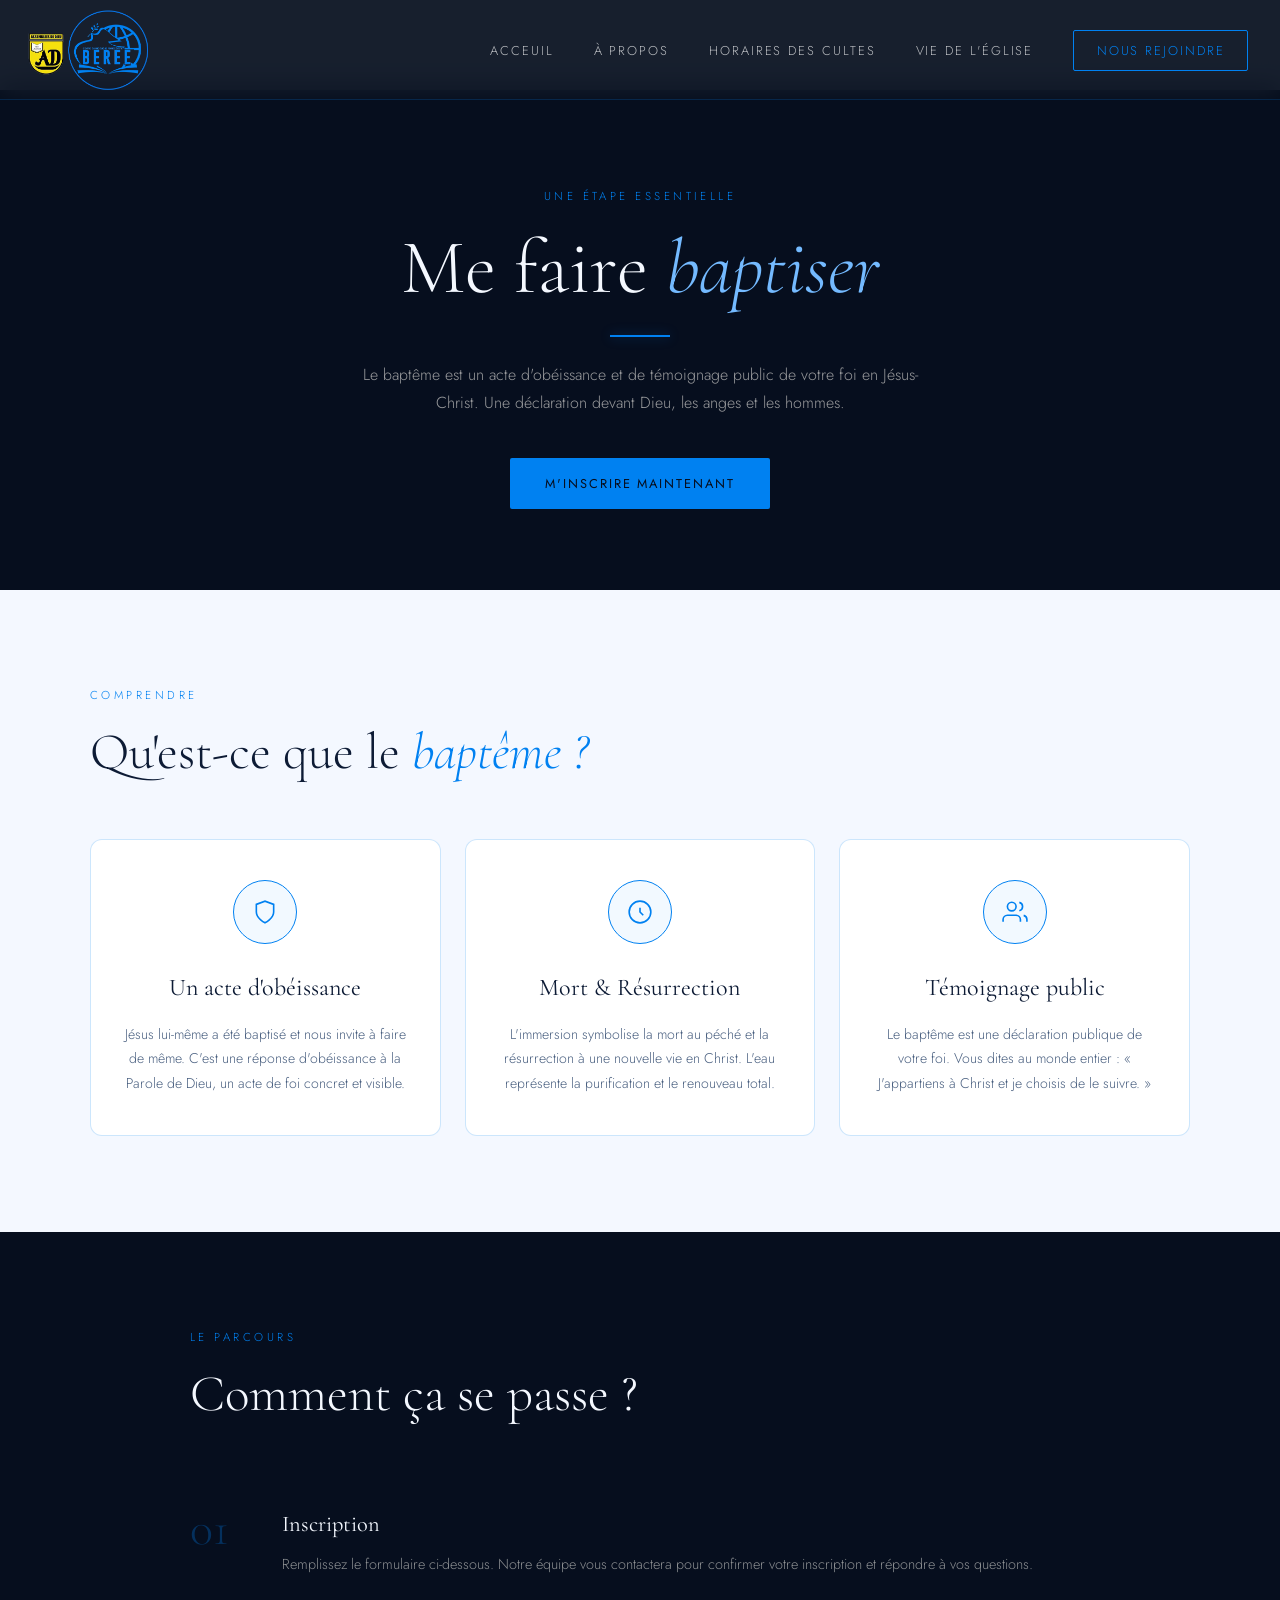
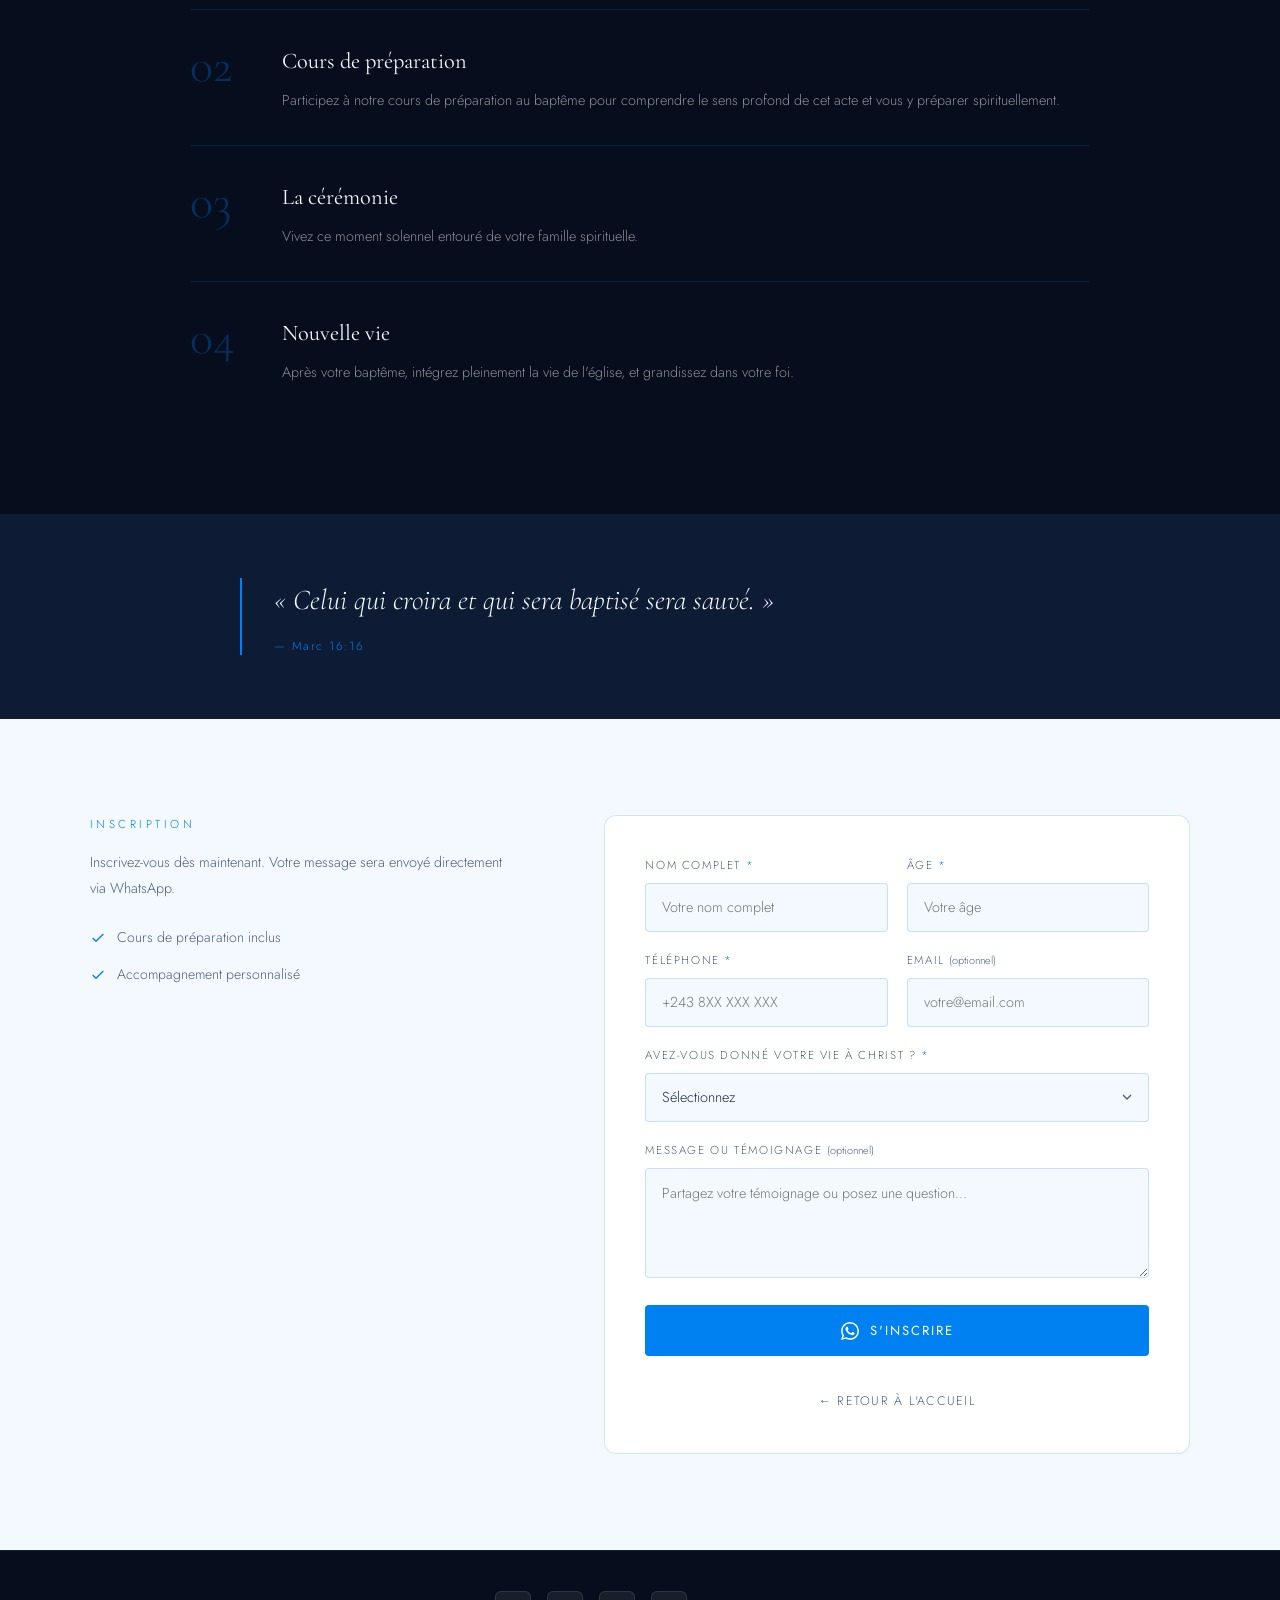
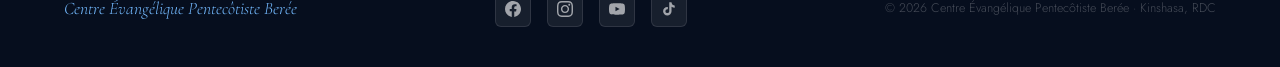
==== bapteme.html @ e935d5fb "mise à jour" ====
<!DOCTYPE html>
<html lang="fr">
<head>
  <meta charset="UTF-8">
  <meta name="viewport" content="width=device-width, initial-scale=1.0">
  <title>Me faire baptiser - CEP Berée</title>
  <link rel="preconnect" href="https://fonts.googleapis.com">
  <link href="https://fonts.googleapis.com/css2?family=Cormorant+Garamond:ital,wght@0,300;0,400;0,600;1,300;1,400&family=Jost:wght@300;400;500&display=swap" rel="stylesheet">
  <link rel="stylesheet" href="style.css">
  <link rel="stylesheet" href="css/bapteme.css">
</head>
<body>

<nav>
  <div class="nav-logo">
    <img src="asset/Sans titre.png" alt="CEP Berée" class="nav-logo-img">
  </div>
  <ul class="nav-links">
    <li><a href="index.html">Acceuil</a></li>
    <li><a href="index.html#about">À Propos</a></li>
    <li><a href="#horaires">Horaires des cultes</a></li>
    <li><a href="vie-d-eglise.html">Vie de l'église</a></li>
    <li><a href="index.html#horaires" class="nav-cta">Nous Rejoindre</a></li>
  </ul>
  <button class="nav-hamburger" id="nav-hamburger" aria-label="Menu">
    <span></span><span></span><span></span>
  </button>
</nav>

<div class="nav-mobile" id="nav-mobile">
    <a href="index.html">Acceuil</a>
    <a href="index.html#about">À Propos</a>
    <a href="#horaires">Horaires des cultes</a>
    <a href="vie-d-eglise.html">Vie de l'église</a>
    <a href="index.html#contact" class="nav-cta-mobile">Nous Rejoindre</a>

    <div class="nav-mobile__info">
    <div class="nav-mobile__info-row">
      <svg viewBox="0 0 24 24" fill="none" stroke="currentColor" stroke-width="1.5"><path d="M21 10c0 7-9 13-9 13s-9-6-9-13a9 9 0 0 1 18 0z"/><circle cx="12" cy="10" r="3"/></svg>
      <span>161, Avenue de Kasa-Vubu<br>Commune de Ngiri-Ngiri, Kinshasa</span>
    </div>
    <div class="nav-mobile__info-row">
      <svg viewBox="0 0 24 24" fill="none" stroke="currentColor" stroke-width="1.5"><path d="M22 16.92v3a2 2 0 0 1-2.18 2 19.79 19.79 0 0 1-8.63-3.07A19.5 19.5 0 0 1 4.69 13a19.79 19.79 0 0 1-3.07-8.67A2 2 0 0 1 3.6 2h3a2 2 0 0 1 2 1.72c.127.96.361 1.903.7 2.81a2 2 0 0 1-.45 2.11L7.91 9.91a16 16 0 0 0 6.15 6.15l1.27-.94a2 2 0 0 1 2.11-.45c.907.339 1.85.573 2.81.7A2 2 0 0 1 22 16.92z"/></svg>
      <span>+243 815 147 352</span>
    </div>
    <div class="nav-mobile__info-row">
      <svg viewBox="0 0 24 24" fill="none" stroke="currentColor" stroke-width="1.5"><path d="M4 4h16c1.1 0 2 .9 2 2v12c0 1.1-.9 2-2 2H4c-1.1 0-2-.9-2-2V6c0-1.1.9-2 2-2z"/><polyline points="22,6 12,13 2,6"/></svg>
      <span>cepberee@gmail.com</span>
    </div>
  </div>
</div>

<button class="nav-mobile__close" id="nav-mobile-close" aria-label="Fermer">
  <span></span>
  <span></span>
</button>

<!-- HERO -->
<section class="bt-hero">
  <p class="hero-eyebrow">Une étape essentielle</p>
  <h1 class="bt-hero__title">Me faire <em>baptiser</em></h1>
  <div class="bt-hero__line"></div>
  <p class="bt-hero__sub">Le baptême est un acte d'obéissance et de témoignage public de votre foi en Jésus-Christ. Une déclaration devant Dieu, les anges et les hommes.</p>
  <a href="#inscription" class="btn-primary bt-hero__btn">M'inscrire maintenant</a>
</section>

<!-- QU'EST-CE QUE LE BAPTÊME -->
<section class="bt-cards">
  <div class="bt-cards__inner">
    <div class="bt-cards__header">
      <p class="section-label">Comprendre</p>
      <h2 class="section-title">Qu'est-ce que le <em>baptême ?</em></h2>
    </div>

    <div class="bt-cards__grid">

      <div class="bt-card">
        <div class="bt-card__icon">
          <svg viewBox="0 0 24 24" fill="none" stroke="currentColor" stroke-width="1.5">
            <path d="M12 22s8-4 8-10V5l-8-3-8 3v7c0 6 8 10 8 10z"/>
          </svg>
        </div>
        <h3>Un acte d'obéissance</h3>
        <p>Jésus lui-même a été baptisé et nous invite à faire de même. C'est une réponse d'obéissance à la Parole de Dieu, un acte de foi concret et visible.</p>
      </div>

      <div class="bt-card">
        <div class="bt-card__icon">
          <svg viewBox="0 0 24 24" fill="none" stroke="currentColor" stroke-width="1.5">
            <circle cx="12" cy="12" r="10"/>
            <path d="M12 8v4l3 3"/>
          </svg>
        </div>
        <h3>Mort & Résurrection</h3>
        <p>L'immersion symbolise la mort au péché et la résurrection à une nouvelle vie en Christ. L'eau représente la purification et le renouveau total.</p>
      </div>

      <div class="bt-card">
        <div class="bt-card__icon">
          <svg viewBox="0 0 24 24" fill="none" stroke="currentColor" stroke-width="1.5">
            <path d="M17 21v-2a4 4 0 0 0-4-4H5a4 4 0 0 0-4 4v2"/>
            <circle cx="9" cy="7" r="4"/>
            <path d="M23 21v-2a4 4 0 0 0-3-3.87"/>
            <path d="M16 3.13a4 4 0 0 1 0 7.75"/>
          </svg>
        </div>
        <h3>Témoignage public</h3>
        <p>Le baptême est une déclaration publique de votre foi. Vous dites au monde entier : « J'appartiens à Christ et je choisis de le suivre. »</p>
      </div>

    </div>
  </div>
</section>

<!-- ÉTAPES -->
<section class="bt-steps">
  <div class="bt-steps__inner">
    <p class="section-label">Le parcours</p>
    <h2 class="section-title">Comment ça se passe ?</h2>

    <div class="bt-steps__list">

      <div class="bt-step">
        <div class="bt-step__number">01</div>
        <div class="bt-step__content">
          <h4>Inscription</h4>
          <p>Remplissez le formulaire ci-dessous. Notre équipe vous contactera pour confirmer votre inscription et répondre à vos questions.</p>
        </div>
      </div>

      <div class="bt-step">
        <div class="bt-step__number">02</div>
        <div class="bt-step__content">
          <h4>Cours de préparation</h4>
          <p>Participez à notre cours de préparation au baptême pour comprendre le sens profond de cet acte et vous y préparer spirituellement.</p>
        </div>
      </div>

      <div class="bt-step">
        <div class="bt-step__number">03</div>
        <div class="bt-step__content">
          <h4>La cérémonie</h4>
          <p>Vivez ce moment solennel entouré de votre famille spirituelle.</p>
        </div>
      </div>

      <div class="bt-step">
        <div class="bt-step__number">04</div>
        <div class="bt-step__content">
          <h4>Nouvelle vie</h4>
          <p>Après votre baptême, intégrez pleinement la vie de l'église, et grandissez dans votre foi.</p>
        </div>
      </div>

    </div>
  </div>
</section>

<!-- VERSET -->
<section class="bt-verse">
  <div class="bt-verse__inner">
    <blockquote>
      « Celui qui croira et qui sera baptisé sera sauvé. »
      <cite>— Marc 16:16</cite>
    </blockquote>
  </div>
</section>

<!-- FORMULAIRE -->
<section class="bt-form-section" id="inscription">
  <div class="bt-form-section__inner">

    <div class="bt-form-section__left">
      <p class="section-label">Inscription</p>

      <p class="bt-form-section__desc">Inscrivez-vous dès maintenant. Votre message sera envoyé directement via WhatsApp.</p>

      <div class="bt-checklist">
        <div class="bt-check">
          <svg viewBox="0 0 24 24" fill="none" stroke="currentColor" stroke-width="2"><polyline points="20 6 9 17 4 12"/></svg>
          <span>Cours de préparation inclus</span>
        </div>
        <div class="bt-check">
          <svg viewBox="0 0 24 24" fill="none" stroke="currentColor" stroke-width="2"><polyline points="20 6 9 17 4 12"/></svg>
          <span>Accompagnement personnalisé</span>
        </div>
      </div>
    </div>

    <div class="bt-form-section__right">
      <form id="bapteme-form" class="bt-form">
        <div class="bt-form__row">
          <div class="bt-form__group">
            <label>Nom complet <span class="bt-required">*</span></label>
            <input type="text" id="b-nom" placeholder="Votre nom complet" required>
          </div>
          <div class="bt-form__group">
            <label>Âge <span class="bt-required">*</span></label>
            <input type="number" id="b-age" placeholder="Votre âge" min="5" required>
          </div>
        </div>
        <div class="bt-form__row">
          <div class="bt-form__group">
            <label>Téléphone <span class="bt-required">*</span></label>
            <input type="tel" id="b-tel" placeholder="+243 8XX XXX XXX" required>
          </div>
          <div class="bt-form__group">
            <label>Email <span class="bt-optional">(optionnel)</span></label>
            <input type="email" id="b-email" placeholder="votre@email.com">
          </div>
        </div>
        <div class="bt-form__group">
          <label>Avez-vous donné votre vie à Christ ? <span class="bt-required">*</span></label>
          <div class="bt-select-wrap">
            <select id="b-salut" required>
              <option value="">Sélectionnez</option>
              <option value="oui">Oui, j'ai accepté Jésus</option>
              <option value="non">Non, pas encore</option>
              <option value="incertain">Je ne suis pas sûr</option>
            </select>
            <svg class="bt-select-arrow" viewBox="0 0 24 24" fill="none" stroke="currentColor" stroke-width="2"><polyline points="6 9 12 15 18 9"/></svg>
          </div>
        </div>
        <div class="bt-form__group">
          <label>Message ou témoignage <span class="bt-optional">(optionnel)</span></label>
          <textarea id="b-message" rows="4" placeholder="Partagez votre témoignage ou posez une question..."></textarea>
        </div>
        <button type="submit" class="bt-submit">
          <svg viewBox="0 0 24 24" fill="currentColor"><path d="M17.472 14.382c-.297-.149-1.758-.867-2.03-.967-.273-.099-.471-.148-.67.15-.197.297-.767.966-.94 1.164-.173.199-.347.223-.644.075-.297-.15-1.255-.463-2.39-1.475-.883-.788-1.48-1.761-1.653-2.059-.173-.297-.018-.458.13-.606.134-.133.298-.347.446-.52.149-.174.198-.298.298-.497.099-.198.05-.371-.025-.52-.075-.149-.669-1.612-.916-2.207-.242-.579-.487-.5-.669-.51-.173-.008-.371-.01-.57-.01-.198 0-.52.074-.792.372-.272.297-1.04 1.016-1.04 2.479 0 1.462 1.065 2.875 1.213 3.074.149.198 2.096 3.2 5.077 4.487.709.306 1.262.489 1.694.625.712.227 1.36.195 1.871.118.571-.085 1.758-.719 2.006-1.413.248-.694.248-1.289.173-1.413-.074-.124-.272-.198-.57-.347m-5.421 7.403h-.004a9.87 9.87 0 0 1-5.031-1.378l-.361-.214-3.741.982.998-3.648-.235-.374a9.86 9.86 0 0 1-1.51-5.26c.001-5.45 4.436-9.884 9.888-9.884 2.64 0 5.122 1.03 6.988 2.898a9.825 9.825 0 0 1 2.893 6.994c-.003 5.45-4.437 9.884-9.885 9.884m8.413-18.297A11.815 11.815 0 0 0 12.05 0C5.495 0 .16 5.335.157 11.892c0 2.096.547 4.142 1.588 5.945L.057 24l6.305-1.654a11.882 11.882 0 0 0 5.683 1.448h.005c6.554 0 11.89-5.335 11.893-11.893a11.821 11.821 0 0 0-3.48-8.413z"/></svg>
          S'inscrire
        </button>
        <a href="index.html" class="bt-back">← Retour à l'accueil</a>
      </form>
    </div>

  </div>
</section>

<!-- FOOTER -->
<footer>
  <div class="footer-logo">Centre Évangélique Pentecôtiste Berée</div>
  <div class="footer-links">
    <a href="https://www.facebook.com/share/1E8WMUcNB5/?mibextid=wwXIfr" aria-label="Facebook">
    <svg viewBox="0 0 24 24" fill="currentColor"><path d="M24 12.07C24 5.41 18.63 0 12 0S0 5.4 0 12.07C0 18.1 4.39 23.1 10.13 24v-8.44H7.08v-3.49h3.04V9.41c0-3.02 1.8-4.7 4.54-4.7 1.31 0 2.68.24 2.68.24v2.97h-1.5c-1.5 0-1.96.93-1.96 1.89v2.26h3.32l-.53 3.5h-2.8V24C19.62 23.1 24 18.1 24 12.07z"/></svg>
  </a>
  <a href="https://www.instagram.com/cadccepberee?igsh=aTkwZzBqb2g4cA==" aria-label="Instagram">
    <svg viewBox="0 0 24 24" fill="currentColor"><path d="M12 2.163c3.204 0 3.584.012 4.85.07 3.252.148 4.771 1.691 4.919 4.919.058 1.265.069 1.645.069 4.849 0 3.205-.012 3.584-.069 4.849-.149 3.225-1.664 4.771-4.919 4.919-1.266.058-1.644.07-4.85.07-3.204 0-3.584-.012-4.849-.07-3.26-.149-4.771-1.699-4.919-4.92-.058-1.265-.07-1.644-.07-4.849 0-3.204.013-3.583.07-4.849.149-3.227 1.664-4.771 4.919-4.919 1.266-.057 1.645-.069 4.849-.069zm0-2.163c-3.259 0-3.667.014-4.947.072-4.358.2-6.78 2.618-6.98 6.98-.059 1.281-.073 1.689-.073 4.948 0 3.259.014 3.668.072 4.948.2 4.358 2.618 6.78 6.98 6.98 1.281.058 1.689.072 4.948.072 3.259 0 3.668-.014 4.948-.072 4.354-.2 6.782-2.618 6.979-6.98.059-1.28.073-1.689.073-4.948 0-3.259-.014-3.667-.072-4.947-.196-4.354-2.617-6.78-6.979-6.98-1.281-.059-1.69-.073-4.949-.073zm0 5.838c-3.403 0-6.162 2.759-6.162 6.162s2.759 6.163 6.162 6.163 6.162-2.759 6.162-6.163c0-3.403-2.759-6.162-6.162-6.162zm0 10.162c-2.209 0-4-1.79-4-4 0-2.209 1.791-4 4-4s4 1.791 4 4c0 2.21-1.791 4-4 4zm6.406-11.845c-.796 0-1.441.645-1.441 1.44s.645 1.44 1.441 1.44c.795 0 1.439-.645 1.439-1.44s-.644-1.44-1.439-1.44z"/></svg>
  </a>
  <a href="https://www.youtube.com/@cepberee6964" aria-label="YouTube">
    <svg viewBox="0 0 24 24" fill="currentColor"><path d="M23.5 6.2a3 3 0 0 0-2.1-2.1C19.5 3.5 12 3.5 12 3.5s-7.5 0-9.4.6A3 3 0 0 0 .5 6.2C0 8.1 0 12 0 12s0 3.9.6 5.8a3 3 0 0 0 2.1 2.1c1.9.6 9.3.6 9.3.6s7.5 0 9.4-.6a3 3 0 0 0 2.1-2.1C24 15.9 24 12 24 12s0-3.9-.5-5.8zM9.7 15.5V8.5l6.3 3.5-6.3 3.5z"/></svg>
  </a>
  <a href="https://www.tiktok.com/@cepberee?_r=1&_t=ZS-96AhfSk8XB3" aria-label="TikTok">
    <svg viewBox="0 0 24 24" fill="currentColor"><path d="M19.59 6.69a4.83 4.83 0 0 1-3.77-4.25V2h-3.45v13.67a2.89 2.89 0 0 1-2.88 2.5 2.89 2.89 0 0 1-2.89-2.89 2.89 2.89 0 0 1 2.89-2.89c.28 0 .54.04.79.1V9.01a6.32 6.32 0 0 0-.79-.05 6.34 6.34 0 0 0-6.34 6.34 6.34 6.34 0 0 0 6.34 6.34 6.34 6.34 0 0 0 6.33-6.34V8.69a8.18 8.18 0 0 0 4.78 1.52V6.75a4.85 4.85 0 0 1-1.01-.06z"/></svg>
  </a>
  </div>
  <p class="footer-copy">© 2026 Centre Évangélique Pentecôtiste Berée · Kinshasa, RDC</p>
</footer>

<button class="btn-top" id="btn-top" aria-label="Retour en haut">
  <svg viewBox="0 0 24 24" fill="none" stroke="currentColor" stroke-width="2">
    <polyline points="18 15 12 9 6 15"/>
  </svg>
</button>

<script src="js/main.js"></script>
<script src="js/pages.js"></script>

</body>
</html>
---- style.css ----
/* ============================================
   Église cep berée — style.css
   ============================================ */

*, *::before, *::after { margin: 0; padding: 0; box-sizing: border-box; }

:root {
  --gold: #0081F1;
  --gold-light: #74BAFF;
  --gold-dark: #005BB5;
  --cream: #F4F8FF;
  --dark: #060E1E;
  --dark2: #0D1B35;
  --text: #1A2A45;
  --text-muted: #4A6080;
  --white: #FFFFFF;
  --border: rgba(0,129,241,0.2);
}

html { scroll-behavior: smooth; }

body {
  font-family: 'Jost', sans-serif;
  background: var(--cream);
  color: var(--text);
  font-weight: 300;
  line-height: 1.7;
  padding-top: 90px;
}

p {
  text-align: justify;
}

/* ---- NAVIGATION ---- */
nav {
  position: fixed; top: 0; left: 0; right: 0; z-index: 100;
  display: flex; align-items: center; justify-content: space-between;
  padding: 0; padding-left: 1rem; padding-right: 2rem;
  background: rgba(6,14,30,0.93);
  backdrop-filter: blur(12px);
  border-bottom: 1px solid rgba(0,129,241,0.2);
  height: 100px;
  overflow: hidden;
}

.nav-logo-img {
  height: 110px;
  width: auto;
  display: block;
  object-fit: contain;
}

.nav-logo span { color: var(--gold); font-style: italic; }

.nav-links { display: flex; gap: 2.5rem; list-style: none; }

.nav-links a {
  color: rgba(255,255,255,0.7);
  text-decoration: none;
  font-size: 0.8rem; letter-spacing: 0.15em; text-transform: uppercase;
  transition: color 0.3s;
}

.nav-links a:hover { color: var(--gold); }

.nav-cta {
  padding: 0.6rem 1.4rem;
  border: 1px solid var(--gold);
  color: var(--gold) !important;
  border-radius: 2px;
  transition: all 0.3s !important;
}

.nav-cta:hover { background: var(--gold); color: var(--dark) !important; }

/* ---- HERO ---- */
/* –– HERO –– */
.hero {
  min-height: 50vh;
  background: var(--dark);
  display: flex;
  flex-direction: column;
  align-items: center;
  justify-content: center;
  text-align: center;
  position: relative;
  overflow: hidden;
  padding: 2rem 10rem 10rem; /* padding-top pour compenser la nav fixe */
  margin-top: 0; /* supprimer le margin-top */
}


.hero-pattern {
  position: absolute; inset: 0;
  background-image:
    radial-gradient(ellipse at 20% 50%, rgba(0,129,241,0.08) 0%, transparent 50%),
    radial-gradient(ellipse at 80% 50%, rgba(0,129,241,0.05) 0%, transparent 50%);
}

.hero-cross {
  width: 48px; height: 48px; margin: 0 auto 2.5rem;
  position: relative; opacity: 0.85;
}

.hero-cross::before {
  content: '';
  position: absolute; top: 0; left: 50%; transform: translateX(-50%);
  width: 3px; height: 100%; background: var(--gold);
  box-shadow: 0 0 20px rgba(0,129,241,0.4);
}

.hero-cross::after {
  content: '';
  position: absolute; top: 35%; left: 0;
  width: 100%; height: 3px; background: var(--gold);
  box-shadow: 0 0 20px rgba(0,129,241,0.4);
}

.hero-eyebrow {
  font-size: 0.72rem; letter-spacing: 0.3em; text-transform: uppercase;
  color: var(--gold); margin-bottom: 1.2rem;
}

.hero h1 {
  font-family: 'Cormorant Garamond', serif;
  font-size: clamp(2rem, 6vw, 6.5rem);
  font-weight: 300; line-height: 1.05;
  color: var(--cream);
  margin-bottom: 0.2rem;
}

.hero h1 em {
  font-style: italic; color: var(--gold-light);
  display: block;
}

.hero-verse {
  font-family: 'Cormorant Garamond', serif;
  font-style: italic;
  color: rgba(250,247,240,0.5);
  font-size: 1.05rem;
  margin: 2rem auto 3rem;
  max-width: 480px;
  border-left: 2px solid var(--gold);
  padding-left: 1.2rem;
  text-align: left;
}

.hero-verse cite {
  display: block;
  font-style: normal;
  font-family: 'Jost', sans-serif;
  font-size: 0.75rem;
  letter-spacing: 0.1em;
  color: var(--gold);
  margin-top: 0.5rem;
}

.hero-buttons { display: flex; gap: 1.2rem; flex-wrap: wrap; justify-content: center; }

/* ---- ÉVÉNEMENTS ---- */
.evenements { background: var(--cream); }

.evenements-inner { max-width: 1100px; margin: 0 auto; }

.actions-grid {
  display: grid;
  grid-template-columns: repeat(4, 1fr);
  gap: 1.5rem;
  margin-top: 3rem;
}

.action-card {
  background: var(--white);
  border: 1px solid var(--border);
  border-radius: 10px;
  text-decoration: none;
  display: flex; flex-direction: column;
  gap: 0.8rem;
  position: relative; overflow: hidden;
  transition: all 0.3s;
}

.action-card::after {
  content: '';
  position: absolute; bottom: 0; left: 0;
  width: 0; height: 3px;
  background: var(--gold);
  transition: width 0.4s;
}

.action-card:hover {
  transform: translateY(-5px);
  box-shadow: 0 20px 50px rgba(0,129,241,0.12);
  border-color: var(--gold);
}

.action-card:hover::after { width: 100%; }

.action-card__icon {
  width: 100%; 
  /* On évite le 180% qui casse le flux */
  height: 180px; 
  border-radius: 6px;
  overflow: hidden; /* Important pour que l'image respecte le border-radius */
  display: flex; 
  align-items: center; 
  justify-content: center;
  margin-bottom: 0.5rem;
}

.action-card__icon img {
  width: 100%; 
  height: 100%; /* L'image remplit tout le conteneur */
  object-fit: cover; /* L'image est recadrée proprement sans être déformée */
  display: block;
}

.action-card h3 {
  /* padding-top: 1.2rem; <-- Cette ligne est écrasée par la suivante */
  padding: 1.2rem 0.8rem 0.8rem 0.8rem; /* Haut | Droite | Bas | Gauche */
  font-family: 'Cormorant Garamond', serif;
  font-size: 1.3rem; 
  font-weight: 400;
  color: var(--dark2);
  line-height: 1.2;
}

.action-card p {
  /* text-align: justify; <-- Écrasé par text-align: left plus bas */
  padding: 0 0.8rem 0.8rem 0.8rem;
  font-size: 0.85rem; 
  color: var(--text-muted);
  line-height: 1.6; 
  flex: 1;
  text-align: left;
}

.action-card__link {
  padding-bottom: 1.5rem;
  padding: 0.8rem;
  font-size: 0.75rem; letter-spacing: 0.1em; text-transform: uppercase;
  color: var(--gold);
  margin-top: 0.5rem;
}

@media (max-width: 900px) {
  .actions-grid { grid-template-columns: repeat(2, 1fr); }
}

@media (max-width: 500px) {
  .actions-grid { grid-template-columns: 1fr; }
}

/* ---- BOUTONS ---- */
.btn-primary {
  padding: 0.9rem 2.2rem;
  background: var(--gold);
  color: var(--dark);
  border: none; border-radius: 2px;
  font-family: 'Jost', sans-serif;
  font-size: 0.8rem; letter-spacing: 0.15em; text-transform: uppercase;
  text-decoration: none;
  cursor: pointer; transition: all 0.3s;
  font-weight: 400;
}

.btn-primary:hover { background: var(--gold-light); transform: translateY(-1px); }

.btn-ghost {
  padding: 0.9rem 2.2rem;
  background: transparent;
  color: rgba(250,247,240,0.8);
  border: 1px solid rgba(250,247,240,0.3); border-radius: 2px;
  font-family: 'Jost', sans-serif;
  font-size: 0.8rem; letter-spacing: 0.15em; text-transform: uppercase;
  text-decoration: none;
  cursor: pointer; transition: all 0.3s;
}

.btn-ghost:hover { border-color: var(--gold); color: var(--gold); }

.scroll-line {
  width: 1px; height: 50px;
  background: linear-gradient(to bottom, #0081F1, transparent);
  animation: pulse 2s ease-in-out infinite;
}

@keyframes pulse { 0%,100%{opacity:0.4} 50%{opacity:1} }

/* ---- SECTIONS ---- */
.section { 
  padding: 6rem 4rem;
 }

.section-label {
  font-size: 0.72rem; letter-spacing: 0.3em; text-transform: uppercase;
  color: var(--gold); margin-bottom: 1rem;
}

.section-title {
  font-family: 'Cormorant Garamond', serif;
  font-size: clamp(2rem, 4vw, 3.2rem);
  font-weight: 300; line-height: 1.2;
  color: var(--dark2);
  margin-bottom: 1rem;
}

/* ---- Onglets YouTube / Facebook ---- */
.une-tabs {
  display: flex; gap: 0.5rem; align-items: center;
}

.une-tab {
  display: flex; align-items: center; gap: 0.5rem;
  padding: 0.55rem 1.1rem;
  border: 1px solid var(--border);
  background: var(--white);
  border-radius: 4px;
  font-family: 'Jost', sans-serif;
  font-size: 0.78rem; letter-spacing: 0.08em;
  color: var(--text-muted);
  cursor: pointer; transition: all 0.25s;
}

.une-tab svg { width: 14px; height: 14px; }

.une-tab:hover { border-color: var(--gold); color: var(--gold); }

.une-tab.active {
  background: var(--gold); border-color: var(--gold);
  color: var(--white);
}

/* ---- Skeleton loader ---- */
.une-skeleton {
  display: grid;
  grid-template-columns: 1.15fr 1fr;
  gap: 1.5rem;
}

.skeleton-featured {
  background: var(--white); border: 1px solid var(--border);
  border-radius: 10px; overflow: hidden;
}

.skeleton-featured .skeleton-img {
  height: 260px;
}

.skeleton-featured .skeleton-body {
  padding: 1.4rem 1.6rem 1.6rem;
  display: flex; flex-direction: column; gap: 0.8rem;
}

.skeleton-side {
  display: flex; flex-direction: column; gap: 1.5rem;
}

.skeleton-small {
  background: var(--white); border: 1px solid var(--border);
  border-radius: 10px; overflow: hidden;
  display: flex;
}

.skeleton-small .skeleton-img {
  width: 130px; flex-shrink: 0; height: auto; min-height: 90px;
}

.skeleton-small .skeleton-body {
  padding: 1rem 1.2rem;
  display: flex; flex-direction: column; gap: 0.6rem; flex: 1;
}

.skeleton-img {
  background: linear-gradient(90deg, #e8eef6 25%, #d0daea 50%, #e8eef6 75%);
  background-size: 200% 100%;
  animation: shimmer 1.4s infinite;
}

.skeleton-line {
  height: 12px; border-radius: 4px;
  background: linear-gradient(90deg, #e8eef6 25%, #d0daea 50%, #e8eef6 75%);
  background-size: 200% 100%;
  animation: shimmer 1.4s infinite;
}

.skeleton-line.w40 { width: 40%; }
.skeleton-line.w50 { width: 50%; }
.skeleton-line.w60 { width: 60%; }
.skeleton-line.w80 { width: 80%; }
.skeleton-line.w90 { width: 90%; }

@keyframes shimmer {
  0%   { background-position: 200% 0; }
  100% { background-position: -200% 0; }
}

/* ---- Erreur ---- */
.une-error {
  display: flex; flex-direction: column; align-items: center;
  gap: 1rem; padding: 4rem 2rem; color: var(--text-muted);
  text-align: center;
}

.une-error svg {
  width: 40px; height: 40px; stroke: var(--gold); opacity: 0.6;
}

.une-error p { font-size: 0.95rem; }

/* ---- Icônes plateforme dans les cards ---- */
.card-platform-icon {
  width: 14px; height: 14px; flex-shrink: 0;
}

.card-platform-icon.yt  { fill: #FF0000; }
.card-platform-icon.fb  { fill: #1877F2; }

/* ---- Badges plateforme ---- */
.une-badge--yt { background: #FF0000; }
.une-badge--fb { background: #1877F2; }

/* ---- Bouton play (YouTube) ---- */
.play-btn {
  position: absolute; inset: 0;
  display: flex; align-items: center; justify-content: center;
  background: rgba(0,0,0,0.25);
  transition: background 0.3s;
}

.une-card:hover .play-btn { background: rgba(0,0,0,0.4); }

.play-btn svg {
  width: 52px; height: 52px;
  background: rgba(255,0,0,0.85);
  border-radius: 50%;
  padding: 14px;
  filter: drop-shadow(0 4px 12px rgba(0,0,0,0.4));
  transition: transform 0.3s;
}

.une-card:hover .play-btn svg { transform: scale(1.1); }

.play-btn--sm svg {
  width: 36px; height: 36px;
  padding: 10px;
}

/* ---- Bouton hamburger ---- */
.nav-hamburger {
  display: none;
  flex-direction: column; justify-content: center; gap: 5px;
  width: 38px; height: 38px;
  background: none;
  border: 1px solid rgba(255,255,255,0.15);
  border-radius: 4px; cursor: pointer; padding: 6px;
  flex-shrink: 0;
}

.nav-hamburger span {
  display: block; width: 100%; height: 2px;
  background: rgba(255,255,255,0.8);
  border-radius: 2px; transition: all 0.3s;
}

.nav-hamburger.open span:nth-child(1) { transform: translateY(7px) rotate(45deg); }
.nav-hamburger.open span:nth-child(2) { opacity: 0; }
.nav-hamburger.open span:nth-child(3) { transform: translateY(-7px) rotate(-45deg); }

/* ---- Menu mobile ---- */
.nav-mobile {
  position: fixed; top: 0; right: 0; bottom: 0;
  width: 270px;
  background: rgba(6,14,30,0.98);
  backdrop-filter: blur(16px);
  border-left: 1px solid rgba(0,129,241,0.2);
  padding: 6rem 1.5rem 2rem;
  z-index: 9999;
  flex-direction: column;
  display: none;
}

.nav-mobile.open {
  display: flex !important;
}

.nav-mobile a {
  color: rgba(255,255,255,0.7);
  text-decoration: none;
  font-size: 0.82rem; letter-spacing: 0.15em; text-transform: uppercase;
  padding: 1rem 0;
  border-bottom: 1px solid rgba(0,129,241,0.1);
  transition: color 0.3s;
}

.nav-mobile a:hover { color: var(--gold); }

.nav-mobile .nav-cta-mobile {
  margin-top: 1.5rem;
  text-align: center;
  border: 1px solid var(--gold) !important;
  border-radius: 2px;
  color: var(--gold) !important;
  padding: 0.8rem 1rem !important;
}

.nav-mobile__close {
  display: none;
  position: fixed; top: 1.2rem; right: 1.2rem;
  width: 36px; height: 36px;
  background: rgba(6,14,30,0.98);
  border: 1px solid rgba(255,255,255,0.15);
  border-radius: 4px; cursor: pointer;
  align-items: center; justify-content: center;
  flex-direction: column; gap: 5px;
  z-index: 10000;
}

.nav-mobile__close.open { display: flex; }

.nav-mobile__close span {
  display: block; width: 18px; height: 2px;
  background: rgba(255,255,255,0.8); border-radius: 2px;
}

.nav-mobile__close span:nth-child(1) { transform: translateY(3.5px) rotate(45deg); }
.nav-mobile__close span:nth-child(2) { transform: translateY(-3.5px) rotate(-45deg); }

.nav-mobile__info {
  margin-top: auto;
  padding-top: 2rem;
  border-top: 1px solid rgba(0,129,241,0.15);
  display: flex; flex-direction: column; gap: 1rem;
}

.nav-mobile__info-row {
  display: flex; gap: 0.8rem; align-items: flex-start;
}

.nav-mobile__info-row svg {
  width: 15px; height: 15px; flex-shrink: 0;
  stroke: var(--gold); margin-top: 2px;
}

.nav-mobile__info-row span {
  font-size: 0.78rem; color: rgba(255,255,255,0.45);
  line-height: 1.5;
}

.btn-top {
  position: fixed; bottom: 2rem; right: 2rem;
  width: 44px; height: 44px;
  background: var(--gold); color: var(--white);
  border: none; border-radius: 50%;
  display: flex; align-items: center; justify-content: center;
  cursor: pointer; z-index: 999;
  opacity: 0; pointer-events: none;
  transition: all 0.3s;
  box-shadow: 0 4px 16px rgba(0,129,241,0.3);
}

.btn-top.visible {
  opacity: 1; pointer-events: auto;
}

.btn-top:hover {
  background: var(--gold-dark);
  transform: translateY(-3px);
}

.btn-top svg { width: 20px; height: 20px; }

@media (max-width: 900px) {
  .une-skeleton { grid-template-columns: 1fr; }
}

/* ---- À LA UNE ---- */
.une { 
  background: var(--cream);
  border-top: 3px solid var(--gold);

}

.une-inner { max-width: 1100px; margin: 0 auto; }

.une-header {
  display: flex; align-items: flex-end; justify-content: space-between;
  margin-bottom: 2.5rem; flex-wrap: wrap; gap: 1rem;
}

.btn-outline-dark {
  padding: 0.6rem 1.4rem;
  border: 1px solid var(--gold);
  color: var(--gold);
  border-radius: 2px;
  font-family: 'Jost', sans-serif;
  font-size: 0.75rem; letter-spacing: 0.13em; text-transform: uppercase;
  text-decoration: none;
  transition: all 0.3s;
  white-space: nowrap;
  align-self: flex-end;
}

.btn-outline-dark:hover { background: var(--gold); color: var(--white); }

/* Grid layout : grande card à gauche, 3 petites à droite */
.une-grid {
  display: grid;
  grid-template-columns: 1.15fr 1fr;
  gap: 1.5rem;
}

.une-side {
  display: flex; flex-direction: column; gap: 1.5rem;
}

/* Base card */
.une-card {
  background: var(--white);
  border: 1px solid var(--border);
  border-radius: 10px;
  overflow: hidden;
  transition: transform 0.3s, box-shadow 0.3s;
}

.une-card:hover {
  transform: translateY(-4px);
  box-shadow: 0 16px 40px rgba(0,129,241,0.1);
}

/* Image wrapper */
.une-card__img-wrap {
  position: relative; overflow: hidden;
}

.une-card--featured .une-card__img-wrap { height: 260px; }
.une-card--small   .une-card__img-wrap { height: 110px; }

.une-card__img-wrap img {
  width: 100%; height: 100%;
  object-fit: cover; display: block;
  transition: transform 0.5s ease;
}

.une-card:hover .une-card__img-wrap img { transform: scale(1.04); }

/* Badge */
.une-badge {
  position: absolute; top: 0.8rem; left: 0.8rem;
  font-size: 0.65rem; letter-spacing: 0.13em; text-transform: uppercase;
  padding: 0.3rem 0.7rem;
  background: var(--gold); color: var(--white);
  border-radius: 2px; font-family: 'Jost', sans-serif;
}

.une-badge--blue  { background: #0081F1; }
.une-badge--green { background: #12A150; }
.une-badge--gold  { background: #C9A030; }

/* Card body */
.une-card__body { padding: 1.4rem 1.6rem 1.6rem; }

.une-card--small .une-card__body { padding: 1rem 1.2rem 1.2rem; }

.une-card__meta {
  display: flex; align-items: center; gap: 0.6rem;
  margin-bottom: 0.6rem;
}

.une-card__date {
  font-size: 0.72rem; letter-spacing: 0.1em;
  color: var(--text-muted); text-transform: uppercase;
}

.une-card__dot {
  width: 3px; height: 3px; border-radius: 50%;
  background: var(--text-muted);
}

.une-card__cat {
  font-size: 0.72rem; letter-spacing: 0.08em;
  color: var(--gold); text-transform: uppercase;
}

.une-card__title {
  font-family: 'Cormorant Garamond', serif;
  font-weight: 400; color: var(--dark2);
  margin-bottom: 0.7rem; line-height: 1.3;
}

.une-card--featured .une-card__title { font-size: 1.55rem; }
.une-card--small    .une-card__title { font-size: 1.05rem; margin-bottom: 0.5rem; }

.une-card__excerpt {
  font-size: 0.88rem; color: var(--text-muted);
  line-height: 1.7; margin-bottom: 1.2rem;
}

.une-card__link {
  font-size: 0.78rem; letter-spacing: 0.1em; text-transform: uppercase;
  color: var(--gold); text-decoration: none;
  display: inline-flex; align-items: center; gap: 0.4rem;
  transition: gap 0.2s;
}

.une-card__link:hover { gap: 0.7rem; }

@media (max-width: 900px) {
  .une-grid { grid-template-columns: 1fr; }
  .une-card--featured .une-card__img-wrap { height: 200px; }
  .une-side { gap: 1rem; }
}

@media (max-width: 600px) {
  .une-card--small {
    display: grid; grid-template-columns: 120px 1fr;
  }
  .une-card--small .une-card__img-wrap { height: 100%; }
}

/* ---- HORAIRES ---- */
.horaires {
  background: var(--white);
  border-top: 3px solid var(--gold);
}

.horaires-inner {
  max-width: 1100px; margin: 0 auto;
  display: grid; grid-template-columns: 1fr 1fr;
  gap: 5rem; align-items: center;
}

.horaires-text p {
  color: var(--text-muted);
  font-size: 0.95rem; margin-bottom: 2.5rem;
}

.service-list { display: flex; flex-direction: column; gap: 0; }

.service-item {
  display: flex; align-items: center; justify-content: space-between;
  padding: 1.2rem 0;
  border-bottom: 1px solid var(--border);
  gap: 1rem;
}

.service-item:last-child { border-bottom: none; }

.service-day {
  font-size: 0.72rem; letter-spacing: 0.15em; text-transform: uppercase;
  color: var(--gold-dark); min-width: 100px;
}

.service-name {
  font-family: 'Cormorant Garamond', serif;
  font-size: 1.1rem; color: var(--dark2);
  flex: 1;
}

.service-time {
  font-size: 0.85rem; color: var(--text-muted);
  text-align: right;
}

/* ---- À PROPOS ---- */
.about {
  background: var(--dark);
  position: relative; overflow: hidden;
}

.about::before {
  content: '"';
  position: absolute; top: -2rem; left: 3rem;
  font-family: 'Cormorant Garamond', serif;
  font-size: 20rem; line-height: 1;
  color: rgba(0,129,241,0.06);
  pointer-events: none;
}

.about-inner {
  max-width: 1100px; margin: 0 auto;
  display: grid; grid-template-columns: 1fr 1fr;
  gap: 5rem; align-items: start;
  position: relative;
}

.about-history p {
  font-size: 0.95rem;
  color: rgba(250,247,240,0.6);
  line-height: 1.85;
  margin-bottom: 1.2rem;
}

.about-history .section-title { color: var(--cream); }
.about-history .section-label { color: var(--gold); }

.about-vision .section-title { color: var(--cream); }
.about-vision .section-label { color: var(--gold); }

.about .section-title { color: var(--cream); }
.about .section-label { color: var(--gold); }

.about-values { display: flex; flex-direction: column; gap: 1.5rem; margin-top: 2rem; }

.about-value {
  display: flex; gap: 1.2rem; align-items: flex-start;
}

.value-icon {
  width: 36px; height: 36px; flex-shrink: 0;
  border: 1px solid var(--gold);
  display: flex; align-items: center; justify-content: center;
  border-radius: 2px;
}

.value-icon svg { width: 16px; height: 16px; stroke: var(--gold); fill: none; stroke-width: 1.5; }

.value-text h4 {
  font-family: 'Cormorant Garamond', serif;
  font-size: 1.1rem; color: var(--gold-light);
  margin-bottom: 0.2rem; font-weight: 400;
}

.value-text p { font-size: 0.88rem; color: rgba(250,247,240,0.5); line-height: 1.6; }

.about-quote {
  font-family: 'Cormorant Garamond', serif;
  font-style: italic;
  font-size: 1.9rem; font-weight: 300;
  color: var(--cream);
  line-height: 1.4;
  border-left: 2px solid var(--gold);
  padding-left: 2rem;
}

.about-quote cite {
  display: block;
  font-style: normal;
  font-family: 'Jost', sans-serif;
  font-size: 0.75rem; letter-spacing: 0.12em;
  color: var(--gold); margin-top: 1.5rem;
}

/* ---- Photos pasteurs ---- */
.about-pasteurs {
  display: grid;
  grid-template-columns: 1fr 1fr;
  gap: 2.5rem;
  margin-top: 2rem;
}

.about-pasteur {
  display: flex; flex-direction: column;
  align-items: center; gap: 0.8rem;
}

.about-pasteur__img-wrap {
  width: 100%; height: 240px;
  border-radius: 8px;
  border: 2px solid var(--gold);
  overflow: hidden;
  box-shadow: 0 0 20px rgba(0,129,241,0.2);
}

.about-pasteur__img-wrap img {
  width: 100%; height: 100%;
  object-fit: cover; object-position: top;
}

.about-pasteur__info { text-align: center; }

.about-pasteur__info h4 {
  font-family: 'Cormorant Garamond', serif;
  font-size: 0.95rem; font-weight: 400;
  color: var(--gold-light); margin-bottom: 0.2rem;
}

.about-pasteur__info span {
  font-size: 0.7rem; letter-spacing: 0.12em;
  text-transform: uppercase; color: var(--gold);
}

.about-history p,
.about-history blockquote {
  color: rgba(250,247,240,0.6);
  font-size: 0.95rem;
  line-height: 1.85;
  margin-bottom: 1.2rem;
}

.about-history blockquote {
  font-family: 'Cormorant Garamond', serif;
  font-style: italic;
  border-left: 2px solid var(--gold);
  padding-left: 1.2rem;
  margin-top: 1.5rem;
}

.about-vision p {
  color: rgba(250,247,240,0.6);
  font-size: 0.95rem;
  line-height: 1.85;
}

.about-join-us {
  margin-top: 2rem !important;
  padding: 1.5rem !important;
  background: rgba(0,129,241,0.05) !important;
  border-left: 3px solid var(--gold) !important;
  border-radius: 4px !important;
}

.about-join-us h4 {
  font-family: 'Cormorant Garamond', serif;
  font-size: 1.2rem; font-weight: 400;
  color: var(--gold-light) !important;
  margin-bottom: 0.6rem !important;
}

.about-join-us p {
  color: rgba(250,247,240,0.6) !important;
  font-size: 0.9rem !important;
  line-height: 1.7 !important;
  margin-bottom: 0 !important;
}

@media (max-width: 500px) {
  .about-pasteurs {
    grid-template-columns: 1fr;
  }
}
/* ---- MINISTÈRES ---- */
.ministeres-inner { max-width: 1100px; margin: 0 auto; }

.ministeres-grid {
  display: grid;
  grid-template-columns: repeat(3, 1fr);
  gap: 2rem; margin-top: 3.5rem;
}

.ministere-card {
  background: var(--white);
  border: 1px solid var(--border);
  border-radius: 8px;
  transition: all 0.3s;
  position: relative; overflow: hidden;
}

.ministere-card::after {
  content: '';
  position: absolute; bottom: 0; left: 0;
  width: 0; height: 3px; background: var(--gold);
  transition: width 0.4s;
}

.ministere-card:hover { transform: translateY(-5px); box-shadow: 0 20px 50px rgba(0,129,241,0.12); }
.ministere-card:hover::after { width: 100%; }

.card-img {
  width: 100%; height: 180px;
  object-fit: cover; display: block;
}

.card-body { padding: 1.5rem 1.8rem 2rem; }

.ministere-card h3 {
  font-family: 'Cormorant Garamond', serif;
  font-size: 1.4rem; font-weight: 400;
  color: var(--dark2); margin-bottom: 0.6rem;
}

.ministere-card p { font-size: 0.88rem; color: var(--text-muted); line-height: 1.7; }

/* ---- ÉVÉNEMENTS ---- */
.evenements { background: var(--cream); }

.evenements-inner { max-width: 1100px; margin: 0 auto; }

.events-list { margin-top: 3rem; display: flex; flex-direction: column; gap: 1.5rem; }

.event-item {
  display: grid; grid-template-columns: 80px 1fr auto;
  gap: 2rem; align-items: center;
  background: var(--white);
  border: 1px solid var(--border);
  padding: 1.8rem 2rem;
  border-radius: 2px;
  transition: all 0.3s;
}

.event-item:hover { border-color: var(--gold); }

.event-date { text-align: center; }

.event-date .day {
  font-family: 'Cormorant Garamond', serif;
  font-size: 2.5rem; font-weight: 300;
  color: var(--gold-dark); line-height: 1;
}

.event-date .month {
  font-size: 0.68rem; letter-spacing: 0.2em; text-transform: uppercase;
  color: var(--text-muted);
}

.event-divider { width: 1px; height: 50px; background: var(--border); }

.event-info h4 {
  font-family: 'Cormorant Garamond', serif;
  font-size: 1.25rem; color: var(--dark2); margin-bottom: 0.3rem; font-weight: 400;
}

.event-info p { font-size: 0.85rem; color: var(--text-muted); }

.event-tag {
  font-size: 0.68rem; letter-spacing: 0.12em; text-transform: uppercase;
  padding: 0.4rem 0.9rem;
  border: 1px solid var(--gold);
  color: var(--gold-dark);
  border-radius: 2px;
  white-space: nowrap;
}

/* ---- CONTACT ---- */
.contact { background: var(--dark2); }

.contact-inner {
  max-width: 1100px; margin: 0 auto;
  display: grid; grid-template-columns: 1fr 1fr;
  gap: 6rem;
}

.contact .section-title { color: var(--cream); }
.contact .section-label { color: var(--gold); }

.contact-info { margin-top: 2.5rem; display: flex; flex-direction: column; gap: 1.8rem; }

.contact-row { display: flex; gap: 1.2rem; align-items: flex-start; }

.contact-icon {
  width: 36px; height: 36px; flex-shrink: 0;
  border: 1px solid rgba(0,129,241,0.3);
  display: flex; align-items: center; justify-content: center;
  border-radius: 2px;
}

.contact-icon svg { width: 15px; height: 15px; stroke: var(--gold); fill: none; stroke-width: 1.5; }

.contact-row h5 {
  font-size: 0.72rem; letter-spacing: 0.15em; text-transform: uppercase;
  color: var(--gold); margin-bottom: 0.3rem;
}

.contact-row p { font-size: 0.9rem; color: rgba(250,247,240,0.6); }

.contact-form { display: flex; flex-direction: column; gap: 1.2rem; }

.form-group { display: flex; flex-direction: column; gap: 0.5rem; }

.form-group label {
  font-size: 0.72rem; letter-spacing: 0.15em; text-transform: uppercase;
  color: rgba(250,247,240,0.5);
}

.form-group input, .form-group textarea {
  background: rgba(255,255,255,0.05);
  border: 1px solid rgba(0,129,241,0.2);
  border-radius: 2px;
  padding: 0.9rem 1rem;
  color: var(--cream);
  font-family: 'Jost', sans-serif;
  font-size: 0.9rem; font-weight: 300;
  outline: none;
  transition: border-color 0.3s;
  width: 100%;
}

.form-group input:focus, .form-group textarea:focus {
  border-color: var(--gold);
}

.form-group textarea { resize: vertical; min-height: 120px; }

.form-row { display: grid; grid-template-columns: 1fr 1fr; gap: 1.2rem; }

/* ---- FOOTER ---- */
footer {
  background: var(--dark);
  border-top: 1px solid rgba(0,129,241,0.15);
  padding: 2.5rem 4rem;
  display: flex; align-items: center; justify-content: space-between;
  flex-wrap: wrap; gap: 1rem;
}

.footer-logo {
  font-family: 'Cormorant Garamond', serif;
  font-size: 1.1rem; color: var(--gold-light);
  font-style: italic;
}

.footer-copy {
  font-size: 0.78rem; color: rgba(255,255,255,0.25);
}

.footer-links {
  display: flex;
  gap: 1rem;
  align-items: center;
}

.footer-links a {
  width: 36px; height: 36px;
  border-radius: 6px;
  background: rgba(255,255,255,0.07);
  border: 1px solid rgba(255,255,255,0.1);
  display: flex; align-items: center; justify-content: center;
  color: rgba(255,255,255,0.6);
  text-decoration: none;
  transition: all 0.3s;
}

.footer-links a svg {
  width: 16px; height: 16px;
  fill: currentColor;
}

.footer-links a:hover {
  background: var(--gold);
  border-color: var(--gold);
  color: var(--white);
  transform: translateY(-2px);
}

.footer-links a:hover svg {
  fill: var(--dark);
}

.footer-links a:hover { color: var(--gold); }

/* ---- RESPONSIVE ---- */

@media (max-width: 900px) {
  .hero {
    padding: 5.2rem;
    min-height: auto;
  }

  .hero h1 {
    font-size: 2.2rem;
    line-height: 1.1;
  }

  .hero-verse {
    font-size: 1.2rem;
    margin: 1.5rem auto 2rem;
    padding-left: 0.8rem;
  }

  .hero-buttons {
    width: 100%;
    gap: 1.8rem;
  }

  .btn-primary,
  .btn-ghost {
    width: 100%;
    padding: 0.8rem 1rem;
    font-size: 0.72rem;
  }

  .hero-cross {
    width: 36px;
    height: 36px;
    margin-bottom: 1.5rem;
  }

  nav {
    height: 100px;
  }

  body {
    padding-top: 70px;
  }

  .btn-primary,
  .btn-ghost {
    width: 100%;
    max-width: 280px;
    text-align: center;
  }

  .about-pasteurs {
  gap: 2.5rem;
}

.about-pasteur {
  flex: 0 0 auto;
}

}


@media (max-width: 900px) {

  nav { padding-left: 1.5rem; padding-right: 1.5rem; }
  .nav-links { display: none; }
  .nav-hamburger { display: flex; }
  .section { padding: 4rem 2rem; }
  .horaires-inner, .about-inner, .contact-inner { grid-template-columns: 1fr; gap: 3rem; }
  .ministeres-grid { grid-template-columns: 1fr 1fr; }
  .event-item { grid-template-columns: 60px 1fr; }
  .event-tag { display: none; }
  footer { padding: 2rem; flex-direction: column; text-align: center; }
  
}

@media (max-width: 600px) {
  .hero {
    padding: 5.2rem;
    min-height: auto;
  }

  .hero h1 {
    font-size: 2.2rem;
    line-height: 1.1;
  }

  .hero-verse {
    font-size: 1.2rem;
    margin: 1.5rem auto 2rem;
    padding-left: 0.8rem;
  }

  .hero-buttons {
    width: 100%;
    gap: 1.8rem;
  }

  .btn-primary,
  .btn-ghost {
    width: 100%;
    padding: 0.8rem 1rem;
    font-size: 0.72rem;
  }

  .hero-cross {
    width: 36px;
    height: 36px;
    margin-bottom: 1.5rem;
  }

  nav {
    height: 100px;
  }

  body {
    padding-top: 70px;
  }
.ministeres-grid { grid-template-columns: 1fr; }
.form-row { grid-template-columns: 1fr; }
.nav-links { display: none; }
.nav-hamburger { display: flex; }
.section { padding: 4rem 2rem; }
.horaires-inner, .about-inner, .contact-inner { grid-template-columns: 1fr; gap: 3rem; }
footer { padding: 1rem; flex-direction: column; text-align: center; }

.about-pasteurs {
  flex-direction: column;
  align-items: flex-start;
}
  
}

@media (max-width: 390px) {

  .hero {
    padding: 5.2rem;
    min-height: auto;
  }
  
  .hero h1 {
    font-size: 2.2rem;
    line-height: 1.1;
  }

  .hero-verse {
    font-size: 1.2rem;
    margin: 1.5rem auto 2rem;
    padding-left: 0.8rem;
  }

  .hero-buttons {
    width: 100%;
    gap: 1.8rem;
  }

  .btn-primary,
  .btn-ghost {
    width: 100%;
    padding: 0.8rem 1rem;
    font-size: 0.72rem;
  }

  .hero-cross {
    width: 36px;
    height: 36px;
    margin-bottom: 1.5rem;
  }

  nav {
    height: 100px;
  }

  body {
    padding-top: 70px;
  }
.nav-links { display: none; }
.nav-hamburger { display: flex; }
.section { padding: 4rem 2rem; }
footer { padding: 1rem; flex-direction: column; text-align: center; }

.about-pasteurs {
  flex-direction: column;
  align-items: flex-start;
}

}
---- css/bapteme.css ----
/* ============================================
   bapteme.css — Page Me faire baptiser
   ============================================ */

/* ---- HERO ---- */
.bt-hero {
  background: var(--dark);
  min-height: 500px;
  display: flex; flex-direction: column;
  align-items: center; justify-content: center;
  text-align: center;
  padding: 5rem 2rem 4rem;
  position: relative; overflow: hidden;
}

.bt-hero__pattern {
  position: absolute; inset: 0;
  background-image:
    radial-gradient(ellipse at 20% 50%, rgba(0,129,241,0.08) 0%, transparent 55%),
    radial-gradient(ellipse at 80% 50%, rgba(0,129,241,0.05) 0%, transparent 55%);
  pointer-events: none;
}

.bt-cross {
  width: 36px; height: 36px;
  margin: 0 auto 2rem; position: relative; opacity: 0.8;
}

.bt-cross::before {
  content: ''; position: absolute; top: 0; left: 50%; transform: translateX(-50%);
  width: 2px; height: 100%; background: var(--gold);
  box-shadow: 0 0 14px rgba(0,129,241,0.5);
}

.bt-cross::after {
  content: ''; position: absolute; top: 35%; left: 0;
  width: 100%; height: 2px; background: var(--gold);
  box-shadow: 0 0 14px rgba(0,129,241,0.5);
}

.bt-hero__title {
  font-family: 'Cormorant Garamond', serif;
  font-size: clamp(2.5rem, 6vw, 5rem);
  font-weight: 300; color: var(--cream);
  line-height: 1.1; margin-bottom: 1.5rem;
}

.bt-hero__title em { font-style: italic; color: var(--gold-light); }

.bt-hero__line {
  width: 60px; height: 2px; background: var(--gold);
  margin: 0 auto 1.5rem;
  box-shadow: 0 0 12px rgba(0,129,241,0.4);
}

.bt-hero__sub {
  max-width: 580px; font-size: 1rem;
  color: rgba(250,247,240,0.6);
  line-height: 1.8; margin-bottom: 2.5rem;
  text-align: center !important;
}

.bt-hero__btn { text-decoration: none; }

/* ---- CARDS ---- */
.bt-cards { background: var(--cream); padding: 6rem 4rem; }

.bt-cards__inner { max-width: 1100px; margin: 0 auto; }

.bt-cards__header { margin-bottom: 3.5rem; }

.bt-cards__header .section-title em { font-style: italic; color: var(--gold); }

.bt-cards__line {
  width: 50px; height: 2px; background: var(--gold); margin-top: 1.2rem;
}

.bt-cards__grid {
  display: grid; grid-template-columns: repeat(3, 1fr); gap: 1.5rem;
}

.bt-card {
  background: var(--white); border: 1px solid var(--border);
  border-radius: 12px; padding: 2.5rem 2rem; text-align: center;
  transition: all 0.3s; position: relative; overflow: hidden;
}

.bt-card::after {
  content: ''; position: absolute; bottom: 0; left: 0;
  width: 0; height: 3px; background: var(--gold); transition: width 0.4s;
}

.bt-card:hover { transform: translateY(-6px); box-shadow: 0 20px 50px rgba(0,129,241,0.12); }
.bt-card:hover::after { width: 100%; }

.bt-card__icon {
  width: 64px; height: 64px; border: 1.5px solid var(--gold);
  border-radius: 50%; display: flex; align-items: center;
  justify-content: center; margin: 0 auto 1.5rem;
  background: rgba(0,129,241,0.05); transition: background 0.3s;
}

.bt-card:hover .bt-card__icon { background: rgba(0,129,241,0.1); }
.bt-card__icon svg { width: 26px; height: 26px; stroke: var(--gold); }

.bt-card h3 {
  font-family: 'Cormorant Garamond', serif;
  font-size: 1.5rem; font-weight: 400; color: var(--dark2); margin-bottom: 0.8rem;
}

.bt-card p { font-size: 0.88rem; color: var(--text-muted); line-height: 1.75; text-align: center !important; }

/* ---- ÉTAPES ---- */
.bt-steps { background: var(--dark); padding: 6rem 4rem; }

.bt-steps__inner { max-width: 900px; margin: 0 auto; }

.bt-steps .section-title { color: var(--cream); }
.bt-steps .section-label { color: var(--gold); }

.bt-steps__list {
  margin-top: 3rem;
  display: flex; flex-direction: column; gap: 0;
}

.bt-step {
  display: flex; gap: 2rem; align-items: flex-start;
  padding: 2rem 0; border-bottom: 1px solid rgba(0,129,241,0.15);
}

.bt-step:last-child { border-bottom: none; }

.bt-step__number {
  font-family: 'Cormorant Garamond', serif;
  font-size: 3rem; font-weight: 300; line-height: 1;
  color: rgba(0,129,241,0.3); flex-shrink: 0; min-width: 60px;
}

.bt-step__content h4 {
  font-family: 'Cormorant Garamond', serif;
  font-size: 1.4rem; font-weight: 400; color: var(--cream);
  margin-bottom: 0.5rem;
}

.bt-step__content p { font-size: 0.9rem; color: rgba(250,247,240,0.55); line-height: 1.75; text-align: left !important; }
.bt-step__content p strong { color: var(--gold-light); }

/* ---- VERSET ---- */
.bt-verse { background: var(--dark2); padding: 4rem; }

.bt-verse__inner { max-width: 800px; margin: 0 auto; }

.bt-verse blockquote {
  font-family: 'Cormorant Garamond', serif; font-style: italic;
  font-size: 1.8rem; font-weight: 300; color: var(--cream);
  line-height: 1.5; border-left: 2px solid var(--gold); padding-left: 2rem;
}

.bt-verse cite {
  display: block; font-style: normal;
  font-family: 'Jost', sans-serif; font-size: 0.75rem;
  letter-spacing: 0.12em; color: var(--gold); margin-top: 1rem;
}

/* ---- FORMULAIRE ---- */
.bt-form-section { background: var(--cream); padding: 6rem 4rem; }

.bt-form-section__inner {
  max-width: 1100px; margin: 0 auto;
  display: grid; grid-template-columns: 1fr 1.4fr;
  gap: 6rem; align-items: start;
}

.bt-date-card {
  display: flex; gap: 1.2rem; align-items: center;
  background: var(--dark2); border-radius: 10px;
  padding: 1.5rem 2rem; margin: 1.5rem 0 1.8rem;
}

.bt-date-card__day {
  font-family: 'Cormorant Garamond', serif;
  font-size: 3.5rem; font-weight: 300; color: var(--gold); line-height: 1;
  flex-shrink: 0;
}

.bt-date-card__month {
  font-size: 0.72rem; letter-spacing: 0.2em; text-transform: uppercase;
  color: var(--gold); margin-bottom: 0.3rem;
}

.bt-date-card__info { font-size: 0.9rem; color: rgba(250,247,240,0.7); }

.bt-form-section__desc {
  font-size: 0.9rem; color: var(--text-muted);
  line-height: 1.8; margin-bottom: 1.5rem; text-align: left !important;
}

.bt-checklist { display: flex; flex-direction: column; gap: 0.8rem; }

.bt-check {
  display: flex; gap: 0.7rem; align-items: center;
  font-size: 0.88rem; color: var(--text-muted);
}

.bt-check svg { width: 16px; height: 16px; stroke: var(--gold); flex-shrink: 0; }

.bt-form-section__right {
  background: var(--white); border: 1px solid var(--border);
  border-radius: 12px; padding: 2.5rem;
}

.bt-form { display: flex; flex-direction: column; gap: 1.2rem; }

.bt-form__row { display: grid; grid-template-columns: 1fr 1fr; gap: 1.2rem; }

.bt-form__group { display: flex; flex-direction: column; gap: 0.45rem; }

.bt-form__group label {
  font-size: 0.72rem; letter-spacing: 0.14em; text-transform: uppercase; color: var(--text-muted);
}

.bt-required { color: var(--gold); }
.bt-optional { font-size: 0.68rem; text-transform: none; letter-spacing: 0; }

.bt-form__group input,
.bt-form__group textarea,
.bt-form__group select {
  background: var(--cream); border: 1px solid rgba(0,129,241,0.2);
  border-radius: 4px; padding: 0.85rem 1rem;
  color: var(--text); font-family: 'Jost', sans-serif;
  font-size: 0.9rem; font-weight: 300; outline: none;
  transition: border-color 0.3s; width: 100%; appearance: none;
}

.bt-form__group input:focus,
.bt-form__group textarea:focus,
.bt-form__group select:focus {
  border-color: var(--gold); box-shadow: 0 0 0 3px rgba(0,129,241,0.08);
}

.bt-form__group textarea { resize: vertical; min-height: 110px; }

.bt-select-wrap { position: relative; }
.bt-select-wrap select { padding-right: 2.5rem; cursor: pointer; }
.bt-select-arrow {
  position: absolute; right: 0.9rem; top: 50%; transform: translateY(-50%);
  width: 16px; height: 16px; stroke: var(--text-muted); pointer-events: none;
}

.bt-submit {
  display: flex; align-items: center; justify-content: center; gap: 0.7rem;
  padding: 1rem 2rem; background: var(--gold); color: var(--white);
  border: none; border-radius: 4px; font-family: 'Jost', sans-serif;
  font-size: 0.82rem; letter-spacing: 0.15em; text-transform: uppercase;
  cursor: pointer; transition: all 0.3s; width: 100%; margin-top: 0.5rem;
}

.bt-submit svg { width: 18px; height: 18px; flex-shrink: 0; }
.bt-submit:hover { background: var(--gold-light) }

.bt-back {
  display: block; text-align: center;
  font-size: 0.78rem; letter-spacing: 0.1em; text-transform: uppercase;
  color: var(--text-muted); text-decoration: none; margin-top: 1rem; transition: color 0.3s;
}

.bt-back:hover { color: var(--gold); }

/* ---- RESPONSIVE ---- */
@media (max-width: 900px) {
  .bt-cards { padding: 4rem 2rem; }
  .bt-cards__grid { grid-template-columns: 1fr; }
  .bt-steps { padding: 4rem 2rem; }
  .bt-verse { padding: 3rem 2rem; }
  .bt-form-section { padding: 4rem 2rem; }
  .bt-form-section__inner { grid-template-columns: 1fr; gap: 3rem; }
  .bt-hero { padding: 4rem 1.5rem 3rem; }
}

@media (max-width: 600px) {
  .bt-form__row { grid-template-columns: 1fr; }
  .bt-form-section__right { padding: 1.5rem; }
  .bt-step { gap: 1rem; }
}
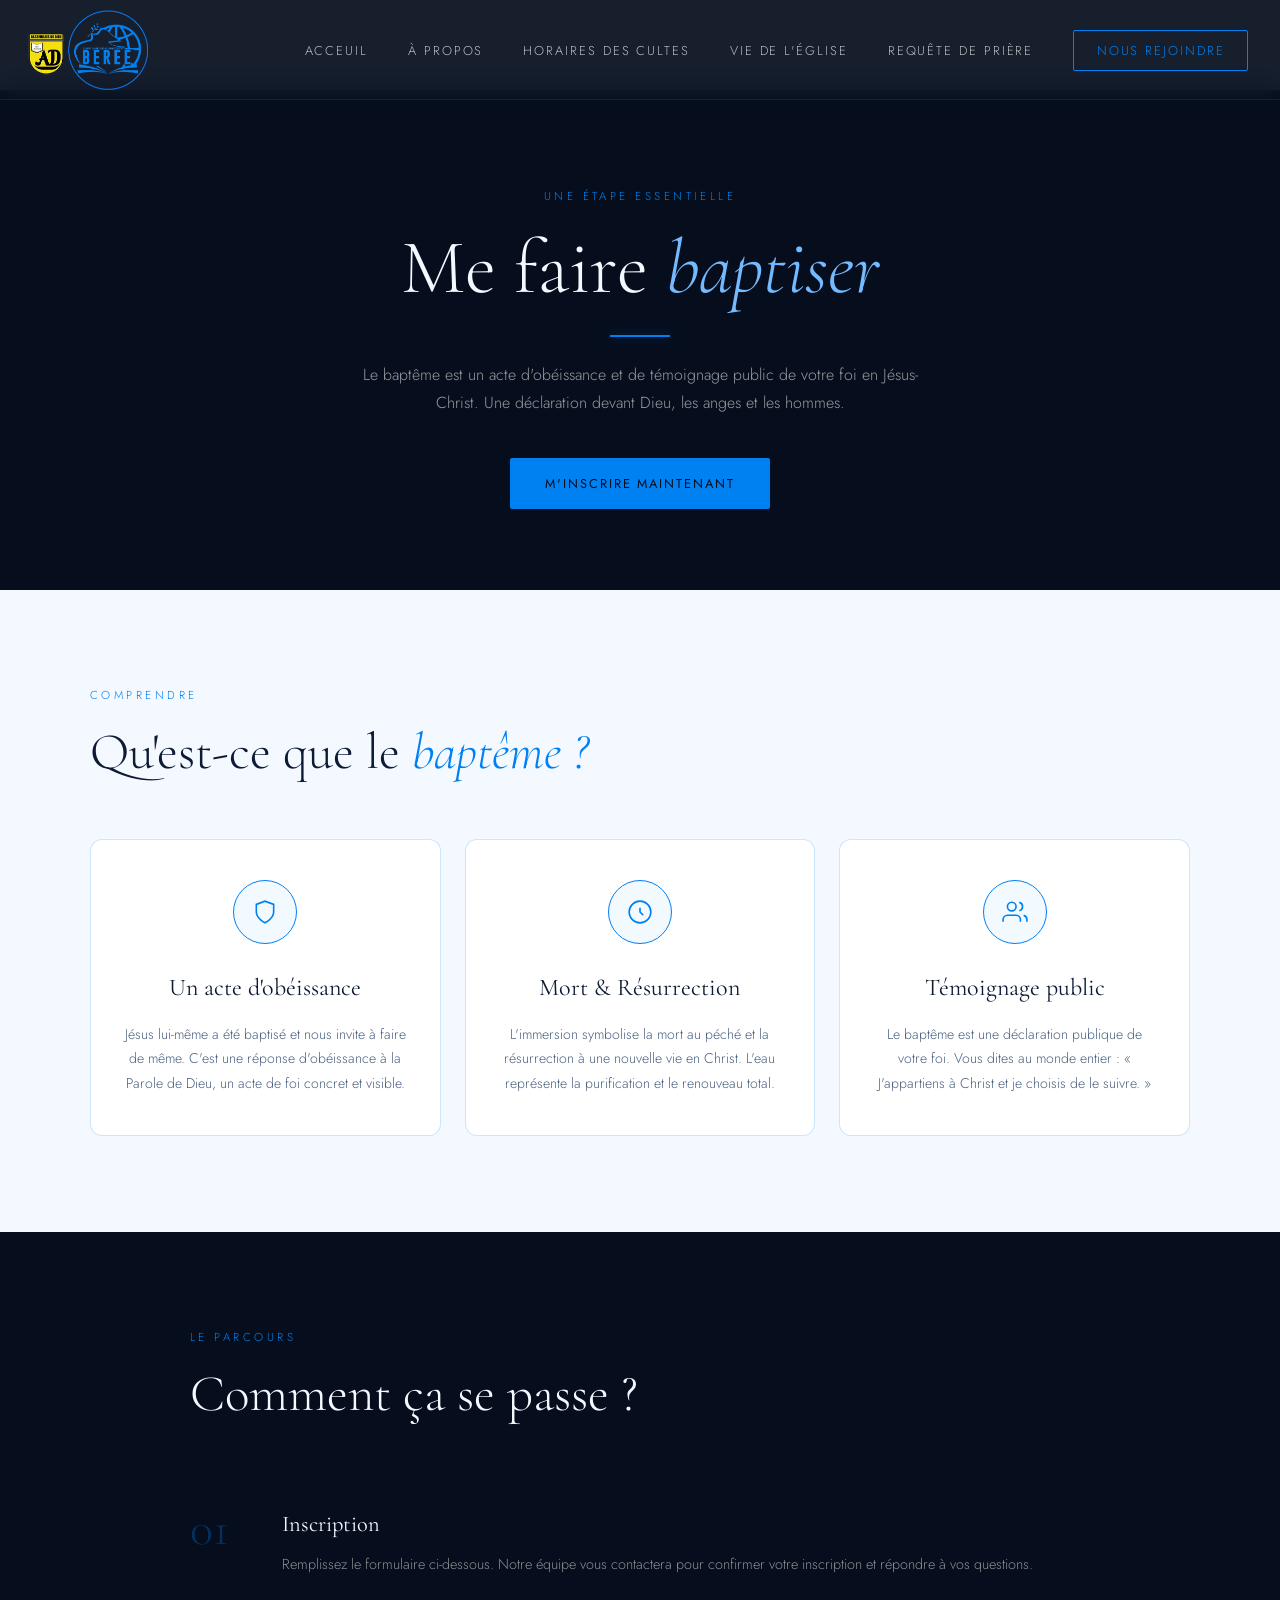
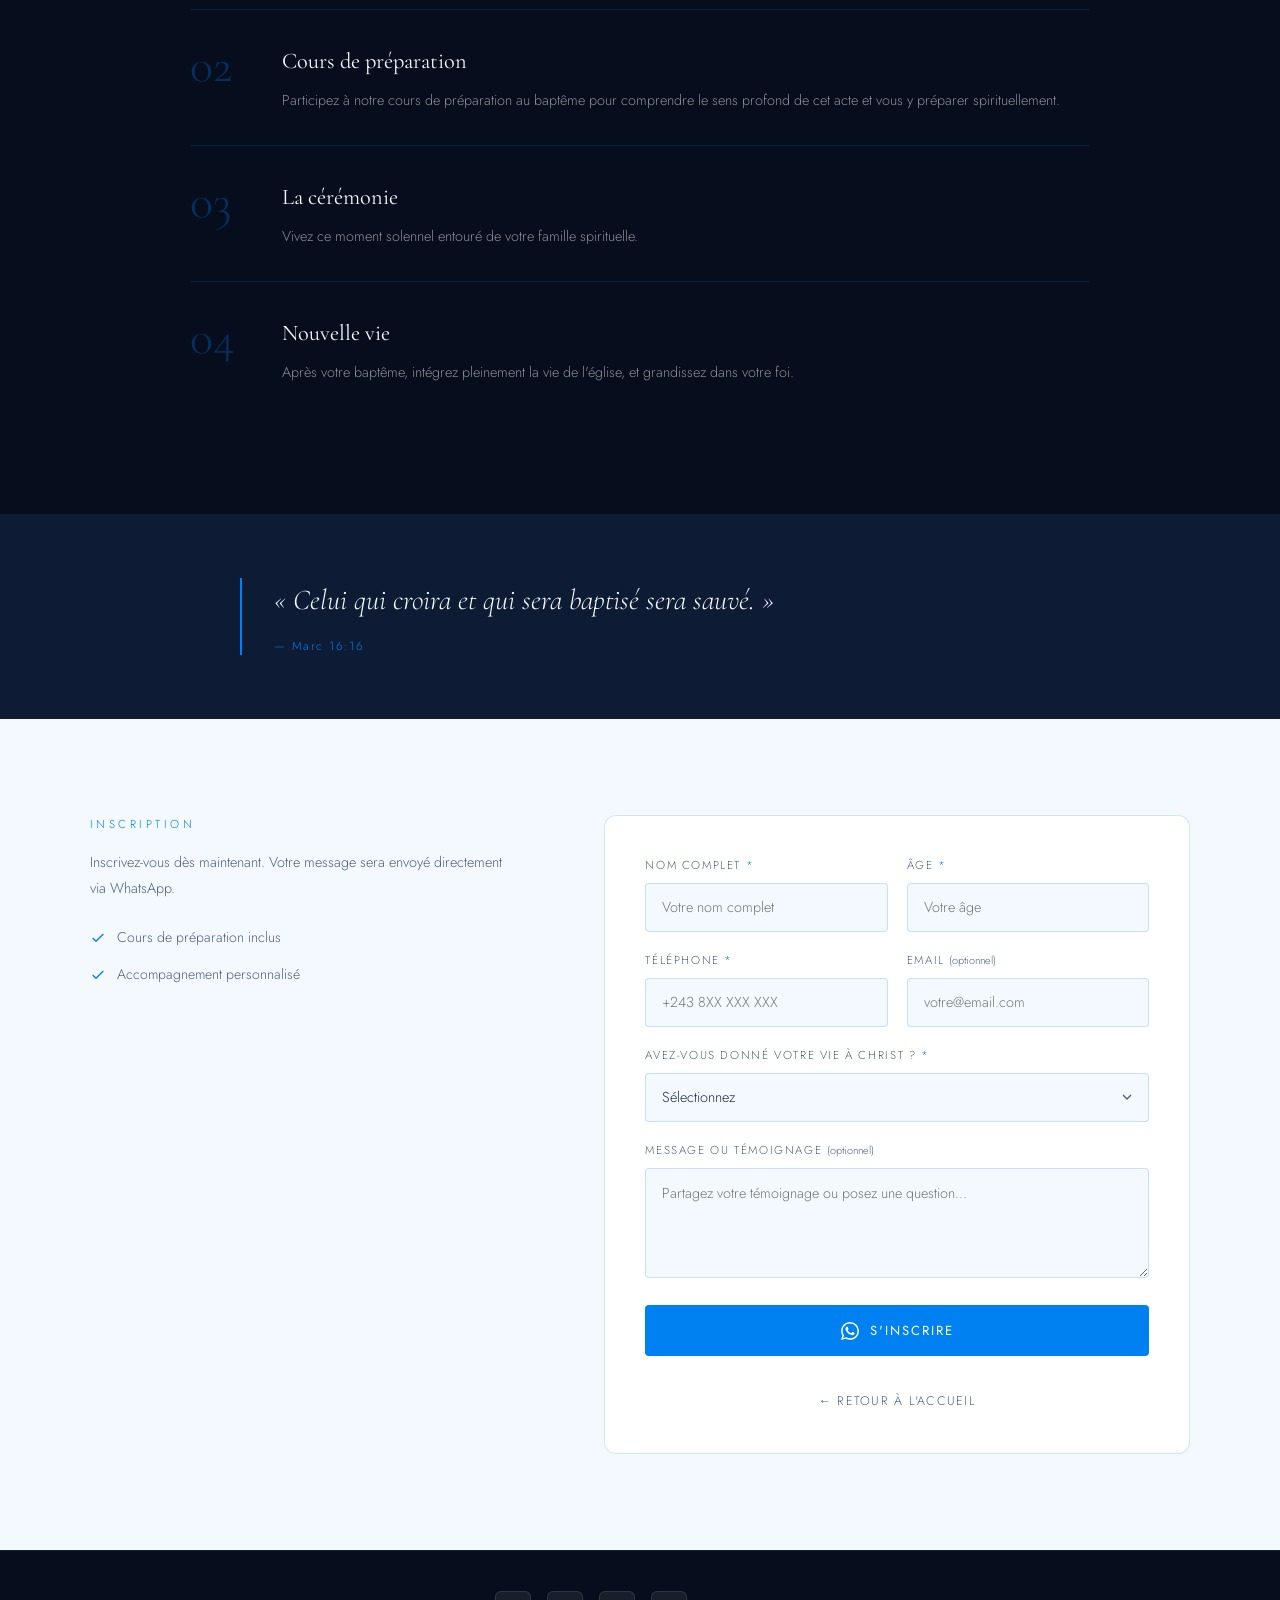
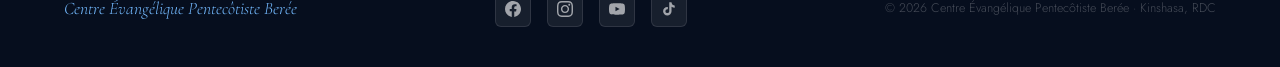
==== commit bf29cd12: "mise à jour" ====
--- a/bapteme.html
+++ b/bapteme.html
@@ -20,6 +20,7 @@
     <li><a href="index.html#about">À Propos</a></li>
     <li><a href="#horaires">Horaires des cultes</a></li>
     <li><a href="vie-d-eglise.html">Vie de l'église</a></li>
+    <li><a href="requetes.html">Requête de prière</a></li>
     <li><a href="index.html#horaires" class="nav-cta">Nous Rejoindre</a></li>
   </ul>
   <button class="nav-hamburger" id="nav-hamburger" aria-label="Menu">
@@ -32,6 +33,7 @@
     <a href="index.html#about">À Propos</a>
     <a href="#horaires">Horaires des cultes</a>
     <a href="vie-d-eglise.html">Vie de l'église</a>
+    <a href="requetes.html">Requête de prière</a>
     <a href="index.html#contact" class="nav-cta-mobile">Nous Rejoindre</a>
 
     <div class="nav-mobile__info">
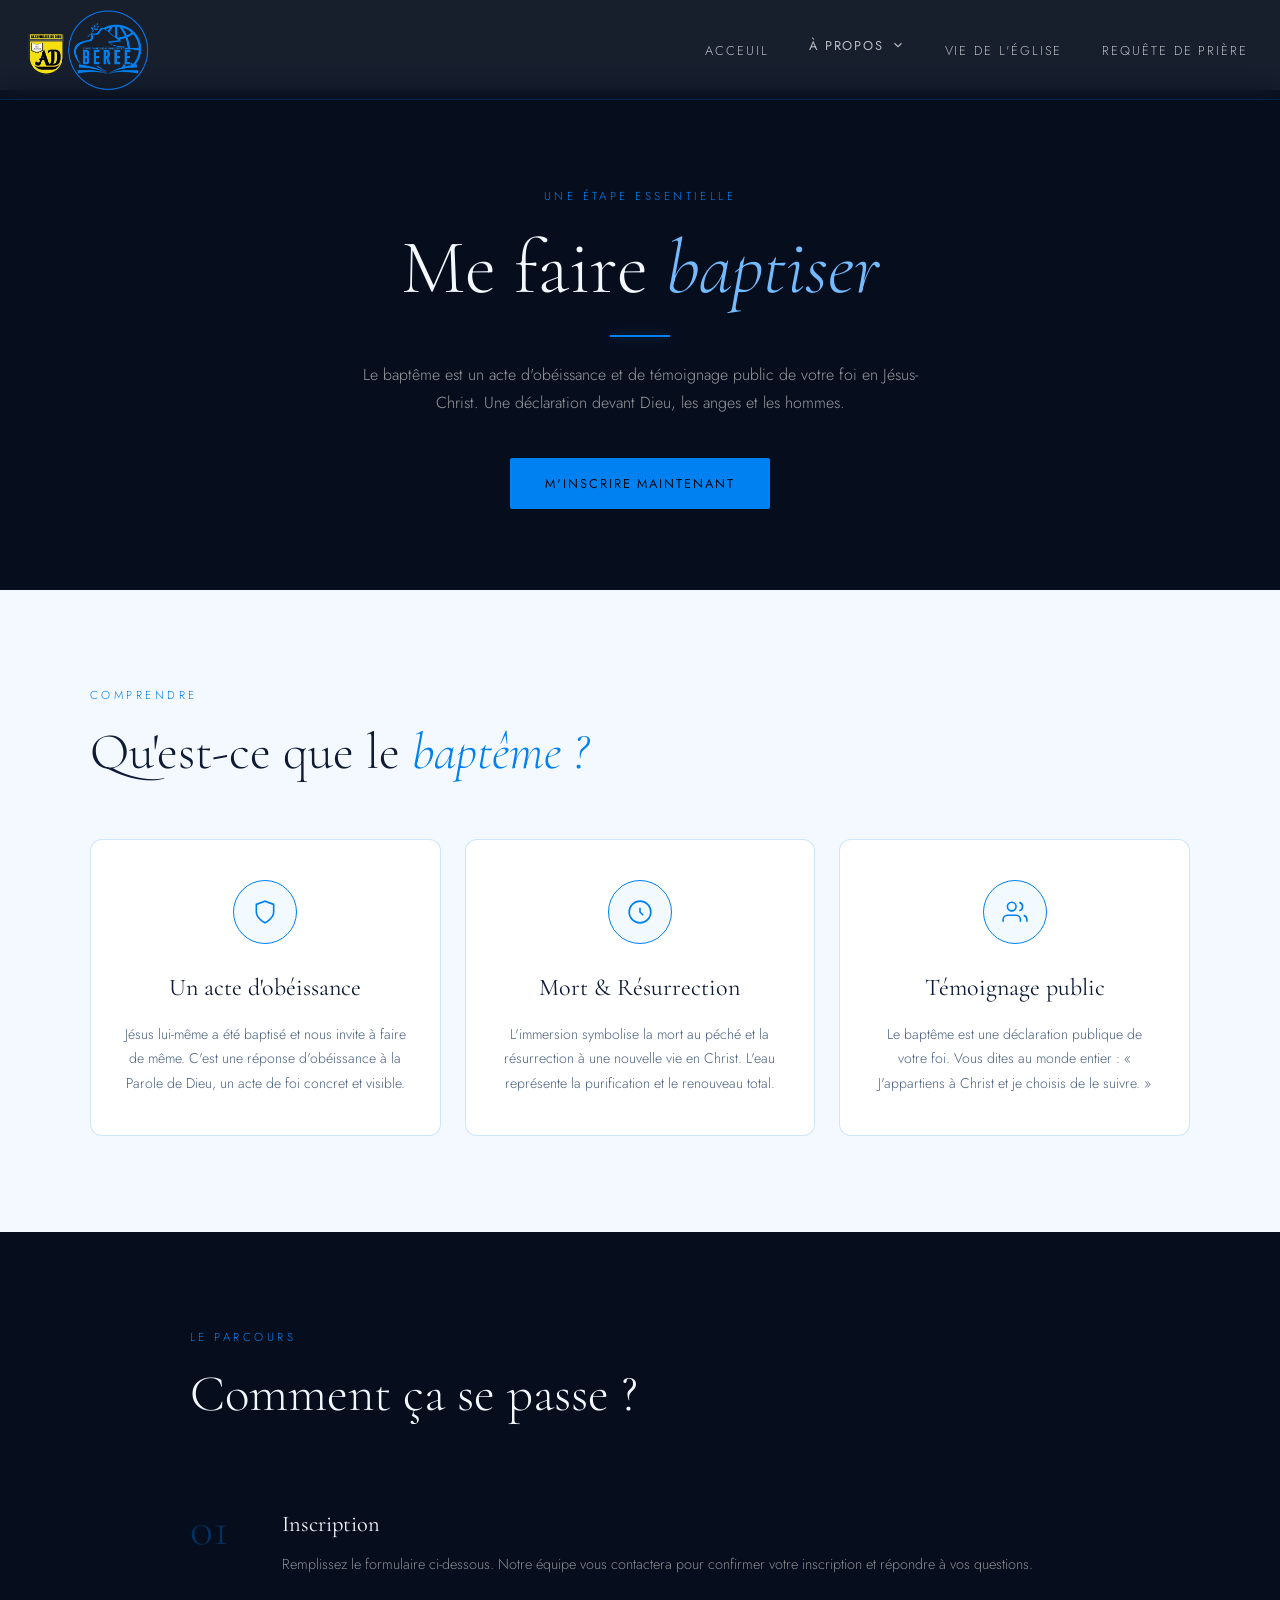
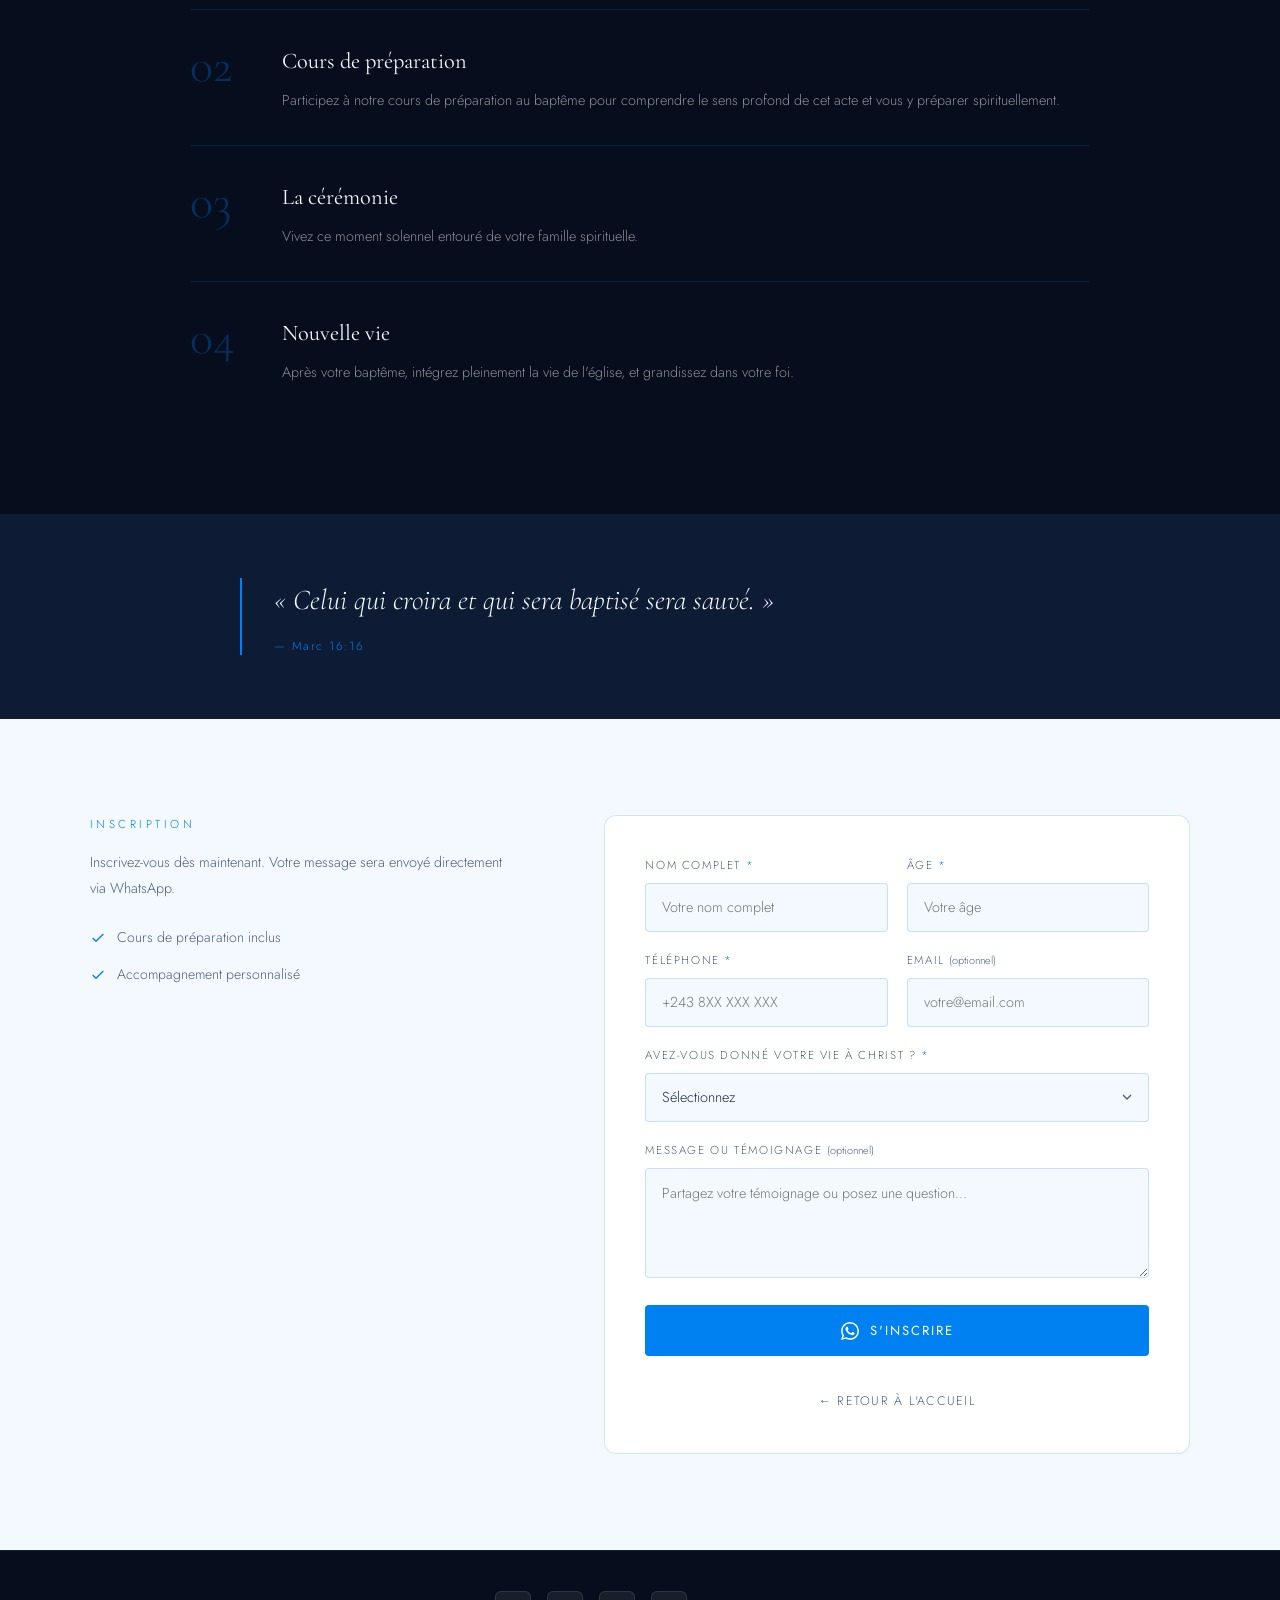
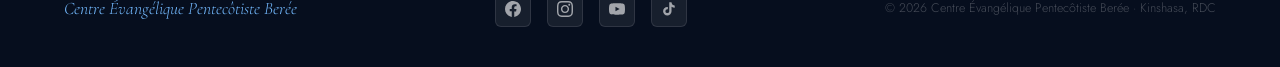
==== commit 8effa4d3: "mise à jour" ====
--- a/bapteme.html
+++ b/bapteme.html
@@ -17,11 +17,18 @@
   </div>
   <ul class="nav-links">
     <li><a href="index.html">Acceuil</a></li>
-    <li><a href="index.html#about">À Propos</a></li>
-    <li><a href="#horaires">Horaires des cultes</a></li>
+    <li class="nav-dropdown">
+    <button class="nav-dropdown__btn" id="nav-dropdown-btn">
+      À Propos
+      <svg viewBox="0 0 24 24" fill="none" stroke="currentColor" stroke-width="2"><polyline points="6 9 12 15 18 9"/></svg>
+    </button>
+    <ul class="nav-dropdown__list" id="nav-dropdown-list">
+      <li><a href="index.html#about">Notre Histoire</a></li>
+      <li><a href="index.html#horaires">Horaires des cultes</a></li>
+    </ul>
+  </li>
     <li><a href="vie-d-eglise.html">Vie de l'église</a></li>
     <li><a href="requetes.html">Requête de prière</a></li>
-    <li><a href="index.html#horaires" class="nav-cta">Nous Rejoindre</a></li>
   </ul>
   <button class="nav-hamburger" id="nav-hamburger" aria-label="Menu">
     <span></span><span></span><span></span>
@@ -30,11 +37,18 @@
 
 <div class="nav-mobile" id="nav-mobile">
     <a href="index.html">Acceuil</a>
-    <a href="index.html#about">À Propos</a>
-    <a href="#horaires">Horaires des cultes</a>
+    <div class="nav-mobile__dropdown">
+    <button class="nav-mobile__dropdown-btn" id="dropdown-about-btn">
+      À Propos
+      <svg viewBox="0 0 24 24" fill="none" stroke="currentColor" stroke-width="2"><polyline points="6 9 12 15 18 9"/></svg>
+    </button>
+    <div class="nav-mobile__dropdown-list" id="dropdown-about">
+      <a href="index.html#about">Notre Histoire</a>
+      <a href="index.html#horaires">Horaires des cultes</a>
+    </div>
+  </div>
     <a href="vie-d-eglise.html">Vie de l'église</a>
     <a href="requetes.html">Requête de prière</a>
-    <a href="index.html#contact" class="nav-cta-mobile">Nous Rejoindre</a>
 
     <div class="nav-mobile__info">
     <div class="nav-mobile__info-row">
--- a/style.css
+++ b/style.css
@@ -41,7 +41,7 @@
   backdrop-filter: blur(12px);
   border-bottom: 1px solid rgba(0,129,241,0.2);
   height: 100px;
-  overflow: hidden;
+  overflow: visible;
 }
 
 .nav-logo-img {
@@ -576,6 +576,113 @@
   .une-skeleton { grid-template-columns: 1fr; }
 }
 
+/* ---- Dropdown menu mobile ---- */
+.nav-mobile__dropdown { border-bottom: 1px solid rgba(0,129,241,0.1); }
+
+.nav-mobile__dropdown-btn {
+  width: 100%; display: flex; align-items: center; justify-content: space-between;
+  padding: 1rem 0;
+  background: none; border: none; cursor: pointer;
+  color: rgba(255,255,255,0.7);
+  font-family: 'Jost', sans-serif;
+  font-size: 0.82rem; letter-spacing: 0.15em; text-transform: uppercase;
+  transition: color 0.3s;
+}
+
+.nav-mobile__dropdown-btn:hover { color: var(--gold); }
+
+.nav-mobile__dropdown-btn svg {
+  width: 16px; height: 16px;
+  transition: transform 0.3s;
+}
+
+.nav-mobile__dropdown-btn.open svg { transform: rotate(180deg); }
+
+.nav-mobile__dropdown-list {
+  display: none;
+  flex-direction: column;
+  padding-left: 1rem;
+  padding-bottom: 0.5rem;
+}
+
+.nav-mobile__dropdown-list.open { display: flex; }
+
+.nav-mobile__dropdown-list a {
+  font-size: 0.78rem; padding: 0.6rem 0;
+  border-bottom: none;
+  color: rgba(255,255,255,0.5);
+}
+
+.nav-mobile__dropdown-list a:hover { color: var(--gold); }
+
+
+/* ---- Dropdown nav desktop ---- */
+.nav-dropdown {
+  position: relative;
+  list-style: none;
+}
+
+
+.nav-dropdown__btn {
+  display: flex; align-items: center; gap: 0.4rem;
+  background: none; border: none; cursor: pointer;
+  color: rgba(255,255,255,0.7);
+  font-family: 'Jost', sans-serif;
+  font-size: 0.8rem; letter-spacing: 0.15em; text-transform: uppercase;
+  transition: color 0.3s; padding: 0;
+}
+
+.nav-dropdown__btn:hover { color: var(--gold); }
+
+.nav-dropdown__btn svg {
+  width: 14px; height: 14px;
+  transition: transform 0.3s;
+}
+
+.nav-dropdown:hover .nav-dropdown__btn svg { transform: rotate(180deg); }
+
+.nav-dropdown__list {
+  display: none;
+  position: absolute; top: 100%; left: 0;
+  min-width: 200px;
+  background: rgba(6,14,30,0.98);
+  backdrop-filter: blur(12px);
+  border: 1px solid rgba(0,129,241,0.2);
+  border-radius: 6px;
+  padding: 0.8rem 0;
+  list-style: none;
+  z-index: 200;
+}
+
+.nav-dropdown:hover .nav-dropdown__list { display: block; }
+
+.nav-dropdown__list li a {
+  display: block;
+  padding: 0.7rem 1.2rem;
+  font-size: 0.78rem; letter-spacing: 0.12em; text-transform: uppercase;
+  color: rgba(255,255,255,0.7);
+  text-decoration: none;
+  transition: all 0.2s;
+  border-bottom: 1px solid rgba(0,129,241,0.08);
+}
+
+.nav-dropdown__list::before {
+  content: '';
+  position: absolute;
+  top: -1rem; left: 0;
+  width: 100%; height: 1rem;
+}
+
+.nav-dropdown:hover .nav-dropdown__list { display: block; }
+.nav-dropdown:hover .nav-dropdown__btn svg { transform: rotate(180deg); }
+
+.nav-dropdown__list li:last-child a { border-bottom: none; }
+
+.nav-dropdown__list li a:hover {
+  color: var(--gold);
+  padding-left: 1.6rem;
+}
+
 /* ---- À LA UNE ---- */
 .une { 
   background: var(--cream);
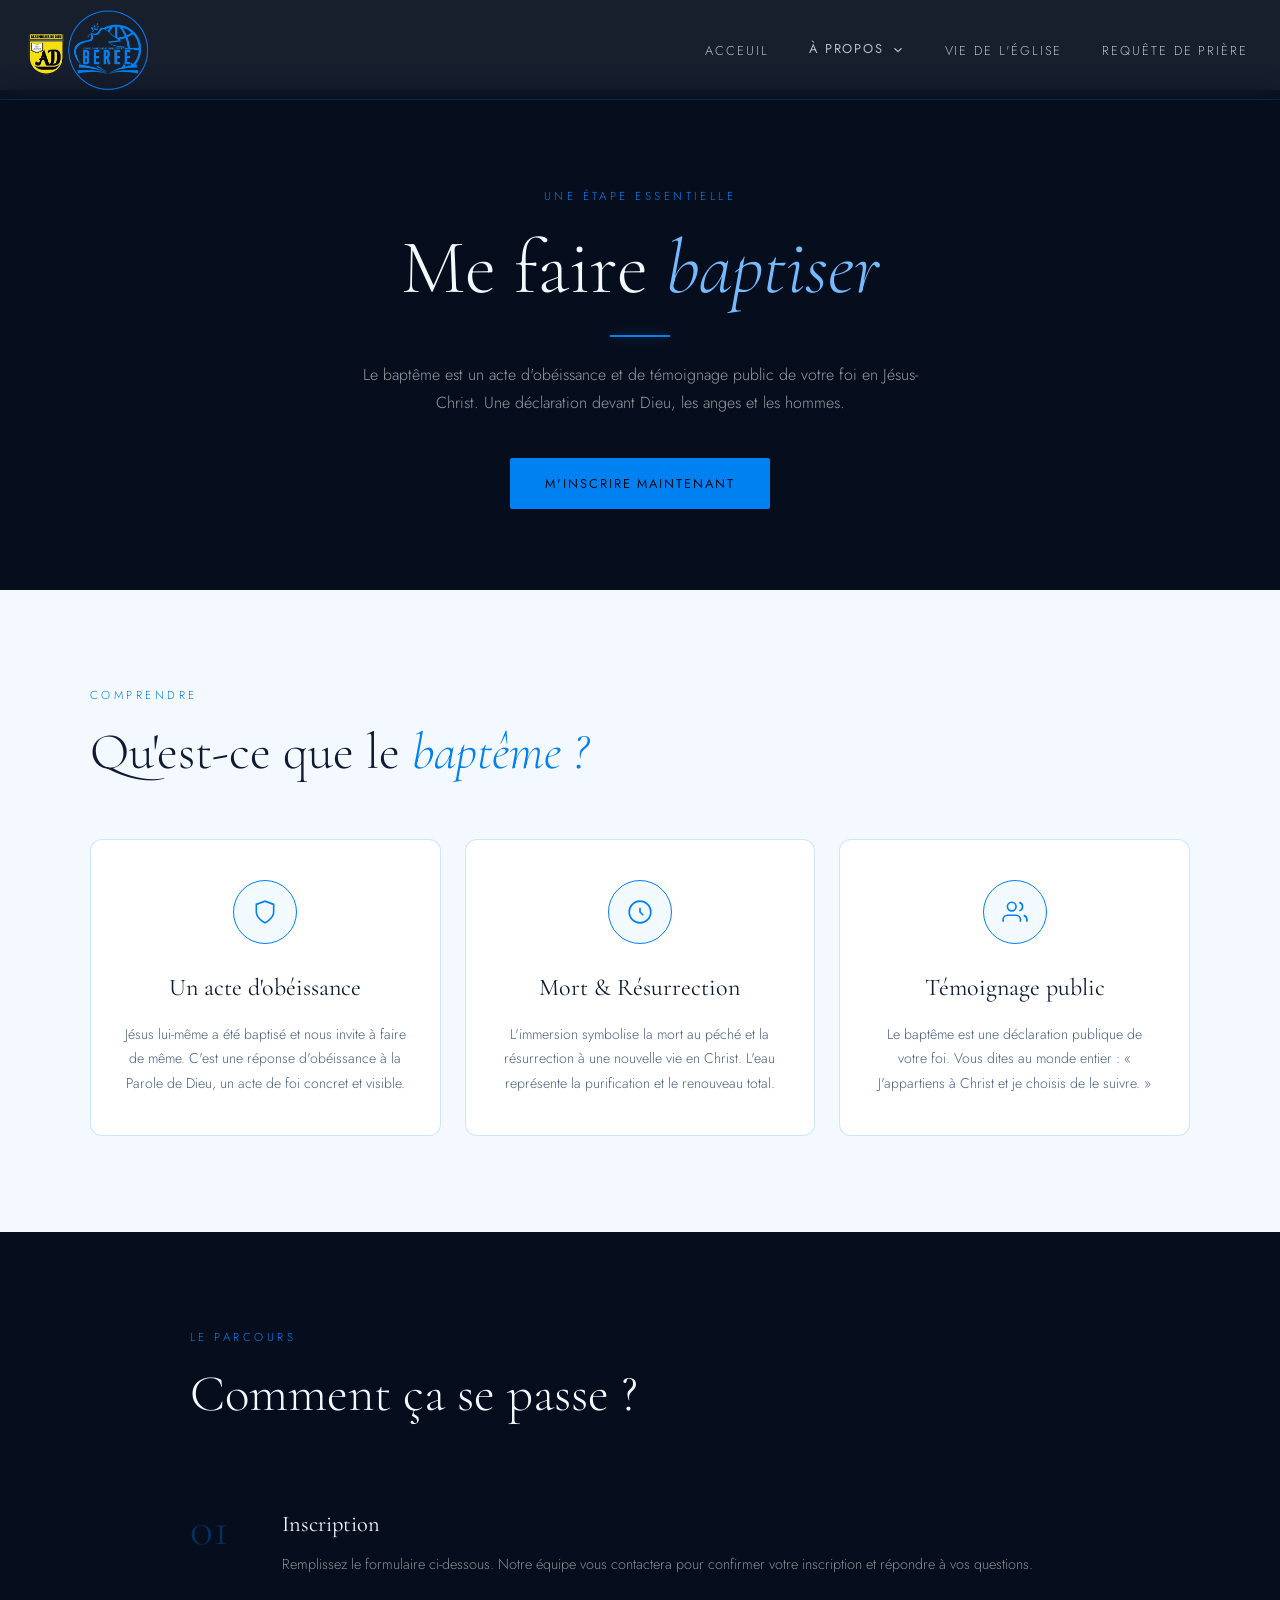
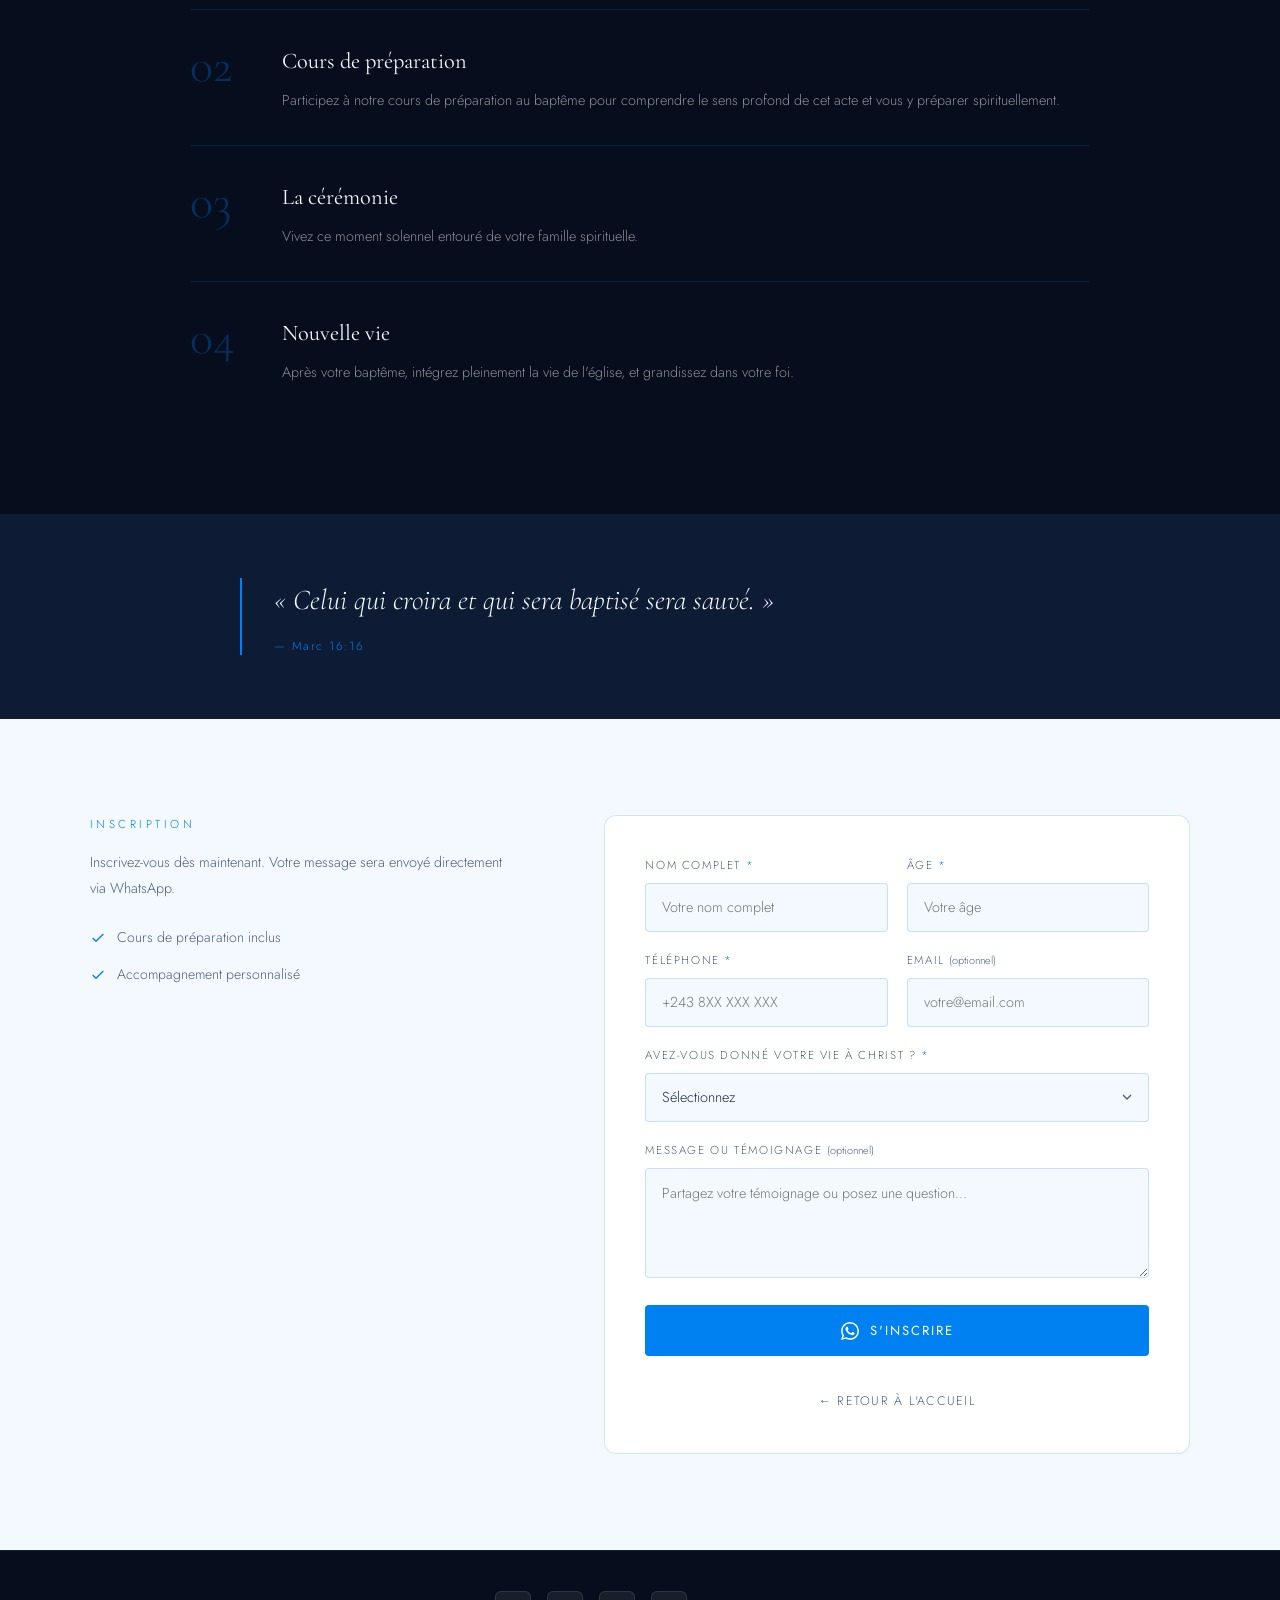
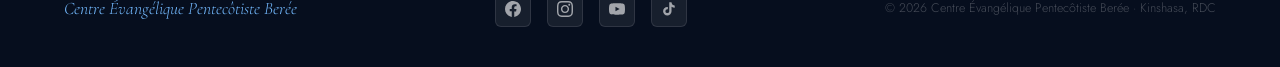
==== commit 18113f97: "mise à jour" ====
--- a/bapteme.html
+++ b/bapteme.html
@@ -12,8 +12,10 @@
 <body>
 
 <nav>
-  <div class="nav-logo">
-    <img src="asset/Sans titre.png" alt="CEP Berée" class="nav-logo-img">
+   <div class="nav-logo">
+    <a href="index.html">
+      <img src="asset/Sans titre.png" alt="CEP Berée" class="nav-logo-img">
+    </a>
   </div>
   <ul class="nav-links">
     <li><a href="index.html">Acceuil</a></li>
@@ -23,8 +25,11 @@
       <svg viewBox="0 0 24 24" fill="none" stroke="currentColor" stroke-width="2"><polyline points="6 9 12 15 18 9"/></svg>
     </button>
     <ul class="nav-dropdown__list" id="nav-dropdown-list">
-      <li><a href="index.html#about">Notre Histoire</a></li>
+      <li><a href="index.html#about">Qui Sommes-Nous</a></li>
       <li><a href="index.html#horaires">Horaires des cultes</a></li>
+      <li><a href="nouveau-venu.html">Je suis nouveau</a></li>
+      <li><a href="pasteur.html">Parler au Pasteur</a></li>
+      <li><a href="donner-ma-vie.html">Donner ma vie à Jésus</a></li>
     </ul>
   </li>
     <li><a href="vie-d-eglise.html">Vie de l'église</a></li>
@@ -43,8 +48,11 @@
       <svg viewBox="0 0 24 24" fill="none" stroke="currentColor" stroke-width="2"><polyline points="6 9 12 15 18 9"/></svg>
     </button>
     <div class="nav-mobile__dropdown-list" id="dropdown-about">
-      <a href="index.html#about">Notre Histoire</a>
+      <a href="index.html#about">Qui Sommes-Nous</a>
       <a href="index.html#horaires">Horaires des cultes</a>
+      <a href="nouveau-venu.html">Je suis nouveau</a>
+      <a href="pasteur.html">Parler au Pasteur</a>
+      <a href="donner-ma-vie.html">Donner ma vie à Jésus</a>
     </div>
   </div>
     <a href="vie-d-eglise.html">Vie de l'église</a>
--- a/style.css
+++ b/style.css
@@ -53,7 +53,12 @@
 
 .nav-logo span { color: var(--gold); font-style: italic; }
 
-.nav-links { display: flex; gap: 2.5rem; list-style: none; }
+.nav-links {
+  display: flex;
+  align-items: center;
+  gap: 2.5rem;
+  list-style: none;
+}
 
 .nav-links a {
   color: rgba(255,255,255,0.7);
@@ -625,6 +630,7 @@
 
 .nav-dropdown__btn {
   display: flex; align-items: center; gap: 0.4rem;
+  line-height: 1;
   background: none; border: none; cursor: pointer;
   color: rgba(255,255,255,0.7);
   font-family: 'Jost', sans-serif;
@@ -673,9 +679,6 @@
   width: 100%; height: 1rem;
 }
 
-.nav-dropdown:hover .nav-dropdown__list { display: block; }
-.nav-dropdown:hover .nav-dropdown__btn svg { transform: rotate(180deg); }
-
 .nav-dropdown__list li:last-child a { border-bottom: none; }
 
 .nav-dropdown__list li a:hover {
@@ -729,6 +732,7 @@
   border: 1px solid var(--border);
   border-radius: 10px;
   overflow: hidden;
+  text-decoration: none;
   transition: transform 0.3s, box-shadow 0.3s;
 }
 
@@ -1288,7 +1292,7 @@
   }
 
   body {
-    padding-top: 70px;
+    padding-top: 50px;
   }
 
   .btn-primary,
@@ -1363,7 +1367,7 @@
   }
 
   body {
-    padding-top: 70px;
+    padding-top: 50px;
   }
 .ministeres-grid { grid-template-columns: 1fr; }
 .form-row { grid-template-columns: 1fr; }
@@ -1421,7 +1425,7 @@
   }
 
   body {
-    padding-top: 70px;
+    padding-top: 50px;
   }
 .nav-links { display: none; }
 .nav-hamburger { display: flex; }
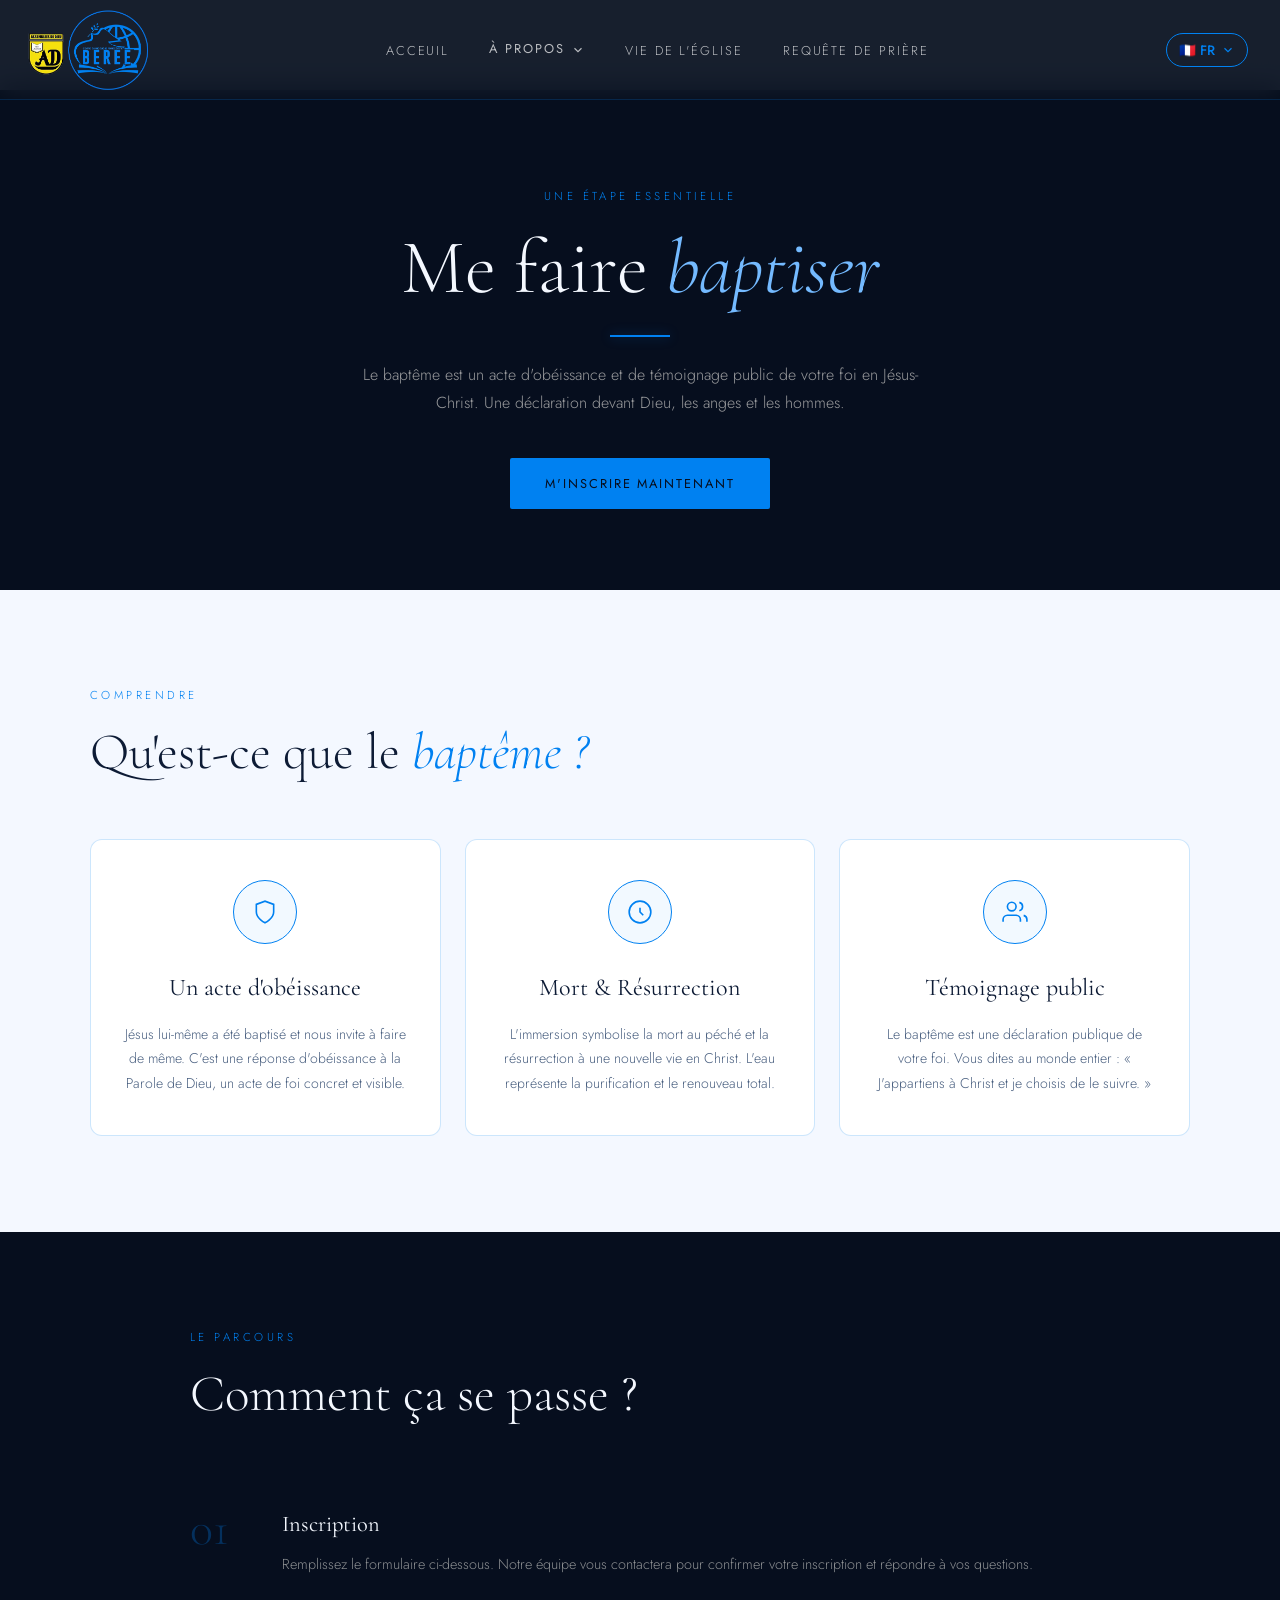
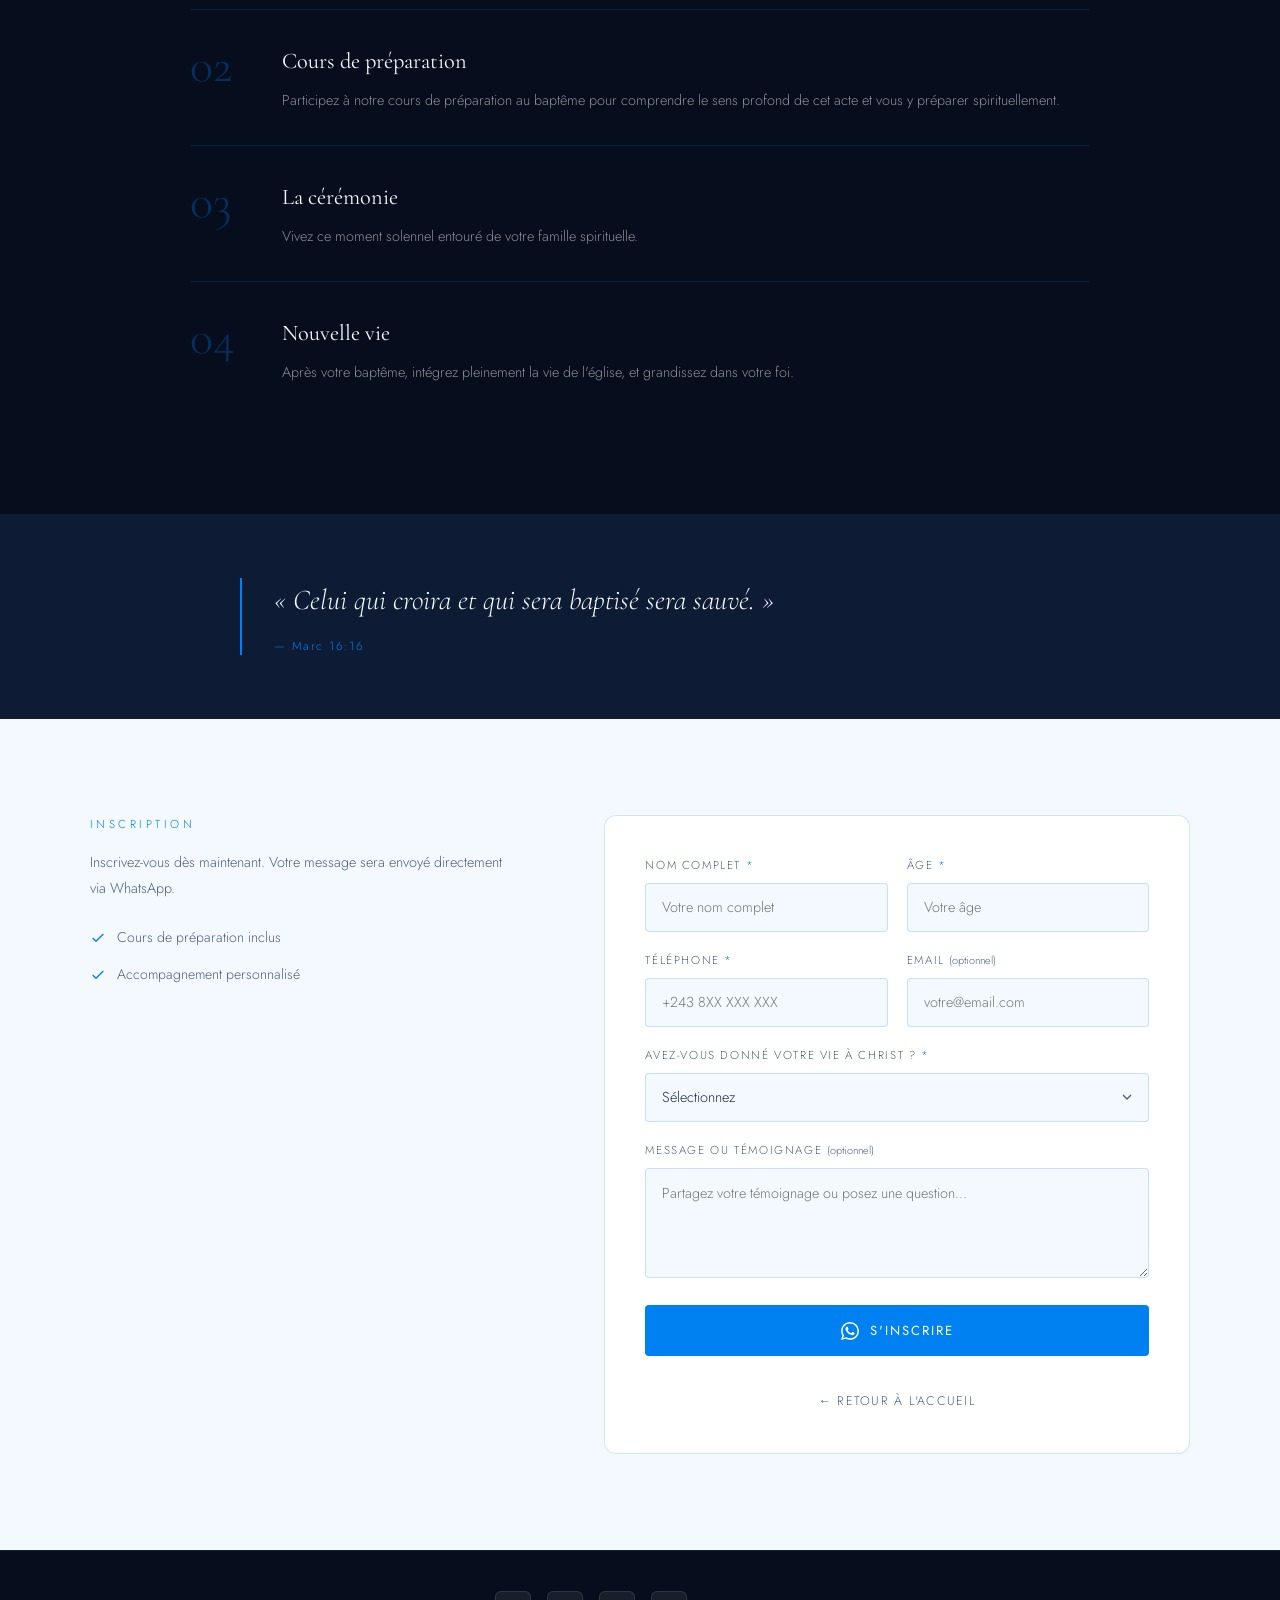
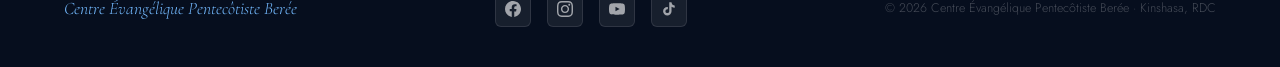
==== commit 0bb75759: "mise à jour" ====
--- a/bapteme.html
+++ b/bapteme.html
@@ -35,7 +35,8 @@
     <li><a href="vie-d-eglise.html">Vie de l'église</a></li>
     <li><a href="requetes.html">Requête de prière</a></li>
   </ul>
-  <button class="nav-hamburger" id="nav-hamburger" aria-label="Menu">
+  <div class="nav-lang-slot"></div>
+<button class="nav-hamburger" id="nav-hamburger" aria-label="Menu">
     <span></span><span></span><span></span>
   </button>
 </nav>
@@ -74,6 +75,7 @@
   </div>
 </div>
 
+
 <button class="nav-mobile__close" id="nav-mobile-close" aria-label="Fermer">
   <span></span>
   <span></span>
@@ -286,6 +288,7 @@
   </svg>
 </button>
 
+<script src="js/i18n.js"></script>
 <script src="js/main.js"></script>
 <script src="js/pages.js"></script>
 
--- a/style.css
+++ b/style.css
@@ -1250,6 +1250,154 @@
 
 .footer-links a:hover { color: var(--gold); }
 
+/* ---- Popup Événement Facebook ---- */
+#event-popup {
+  display: none;
+  position: fixed; inset: 0;
+  z-index: 99999;
+  align-items: center; justify-content: center;
+}
+
+#event-popup.event-popup--visible { display: flex; }
+
+.event-popup__overlay {
+  position: absolute; inset: 0;
+  background: rgba(0,0,0,0.75);
+  backdrop-filter: blur(4px);
+}
+
+.event-popup__box {
+  position: relative; z-index: 1;
+  background: #ffffff;
+  border-radius: 12px; overflow: hidden;
+  /* MODIFIÉ : Réduit de 420px à 360px pour un rendu plus fin et discret */
+  max-width: 360px; width: 90%;
+  box-shadow: 0 20px 50px rgba(0,0,0,0.3);
+  animation: popupIn 0.4s ease;
+}
+
+@keyframes popupIn {
+  from { transform: scale(0.85); opacity: 0; }
+  to   { transform: scale(1);    opacity: 1; }
+}
+
+.event-popup__box img {
+  width: 100%; display: block;
+  /* MODIFIÉ : Réduit de 480px à 380px max pour éviter d'envahir tout l'écran verticalement */
+  max-height: 380px; object-fit: cover;
+}
+
+.event-popup__close {
+  position: absolute; top: 0.8rem; right: 0.8rem;
+  width: 32px; height: 32px;
+  background: rgba(0,0,0,0.6); color: #ffffff;
+  border: none; border-radius: 50%;
+  font-size: 0.85rem; cursor: pointer;
+  display: flex; align-items: center; justify-content: center;
+  z-index: 2; transition: background 0.2s;
+}
+
+.event-popup__close:hover { background: var(--gold, #d4af37); }
+
+/* MODIFIÉ : Un peu moins de padding pour compacter le tout */
+.event-popup__body { padding: 1rem 1.2rem 1.2rem; }
+
+.event-popup__msg {
+  font-size: 0.85rem; 
+  color: #4a4a4a !important; 
+  line-height: 1.5; 
+  margin-bottom: 1rem;
+  text-align: left !important;
+}
+
+.event-popup__btn {
+  display: flex; align-items: center; justify-content: center; gap: 0.6rem;
+  padding: 0.8rem; background: #1877F2; color: #ffffff;
+  font-family: 'Jost', sans-serif;
+  font-size: 0.75rem; letter-spacing: 0.1em; text-transform: uppercase;
+  text-decoration: none; border-radius: 4px; transition: background 0.3s;
+}
+
+.event-popup__btn:hover { background: #0d65d9; }
+
+.event-popup__slider {
+  position: relative;
+  overflow: hidden;
+  border-radius: 12px 12px 0 0;
+}
+
+.event-popup__track {
+  display: flex;
+  transition: transform 0.35s ease;
+}
+
+.event-popup__slide {
+  flex: 0 0 100%;
+  min-width: 100%;
+}
+
+.event-popup__slide img {
+  display: block;
+  width: 100%;
+  height: auto;
+}
+
+/* Flèches */
+.event-popup__arrow {
+  position: absolute;
+  top: 50%;
+  transform: translateY(-50%);
+  width: 34px;
+  height: 34px;
+  border: none;
+  border-radius: 50%;
+  background: rgba(0, 0, 0, 0.45);
+  color: #fff;
+  font-size: 20px;
+  line-height: 1;
+  cursor: pointer;
+  display: flex;
+  align-items: center;
+  justify-content: center;
+  transition: background 0.2s ease;
+  z-index: 2;
+}
+
+.event-popup__arrow:hover {
+  background: rgba(0, 0, 0, 0.7);
+}
+
+.event-popup__arrow--prev { left: 10px; }
+.event-popup__arrow--next { right: 10px; }
+
+/* Points de pagination */
+.event-popup__dots {
+  display: flex;
+  justify-content: center;
+  gap: 8px;
+  padding: 10px 0 4px;
+}
+
+.event-popup__dot {
+  width: 8px;
+  height: 8px;
+  border-radius: 50%;
+  border: none;
+  background: #d0d0d0;
+  cursor: pointer;
+  padding: 0;
+  transition: background 0.2s ease, transform 0.2s ease;
+}
+
+.event-popup__dot--active {
+  background: #0081F1;
+  transform: scale(1.2);
+}
+
+@media (max-width: 500px) {
+  .event-popup__box { max-width: 92%; }
+}
+
 /* ---- RESPONSIVE ---- */
 
 @media (max-width: 900px) {
@@ -1437,4 +1585,80 @@
   align-items: flex-start;
 }
 
-}+}
+/* ===================================================================
+   SÉLECTEUR DE LANGUE — CEP Bérée i18n
+   =================================================================== */
+.lang-switcher {
+  position: relative;
+  display: inline-flex;
+  align-items: center;
+  margin-left: 12px;
+}
+.lang-switcher__btn {
+  display: flex;
+  align-items: center;
+  gap: 6px;
+  background: transparent;
+  border: 1px solid var(--gold);
+  border-radius: 999px;
+  padding: 6px 12px;
+  font-family: inherit;
+  font-size: 0.85rem;
+  font-weight: 500;
+  cursor: pointer;
+  color: var(--gold);
+  transition: background 0.2s ease, border-color 0.2s ease;
+}
+.lang-switcher__btn:hover {
+  background: var(--cream);
+  border-color: var(--cream);
+}
+.lang-switcher__list {
+  list-style: none;
+  position: absolute;
+  top: calc(100% + 8px);
+  right: 0;
+  background: var(--cream);
+  border-radius: 12px;
+  box-shadow: 0 8px 30px rgba(0,0,0,0.15);
+  padding: 6px;
+  min-width: 190px;
+  display: none;
+  flex-direction: column;
+  z-index: 500;
+  margin: 0;
+}
+.lang-switcher__list--open {
+  display: flex;
+}
+.lang-switcher__item {
+  display: block;
+  width: 100%;
+  text-align: left;
+  background: transparent;
+  border: none;
+  padding: 9px 12px;
+  border-radius: 8px;
+  font-family: inherit;
+  font-size: 0.9rem;
+  cursor: pointer;
+  color: var(--gold);
+}
+.lang-switcher__item:hover {
+  background: rgba(0,0,0,0.06);
+}
+.lang-switcher--mobile {
+  margin: 16px 0 0 0;
+  width: 100%;
+}
+.lang-switcher--mobile .lang-switcher__btn {
+  width: 100%;
+  justify-content: center;
+  padding: 10px 12px;
+}
+.lang-switcher--mobile .lang-switcher__list {
+  left: 0;
+  right: 0;
+  width: 100%;
+}
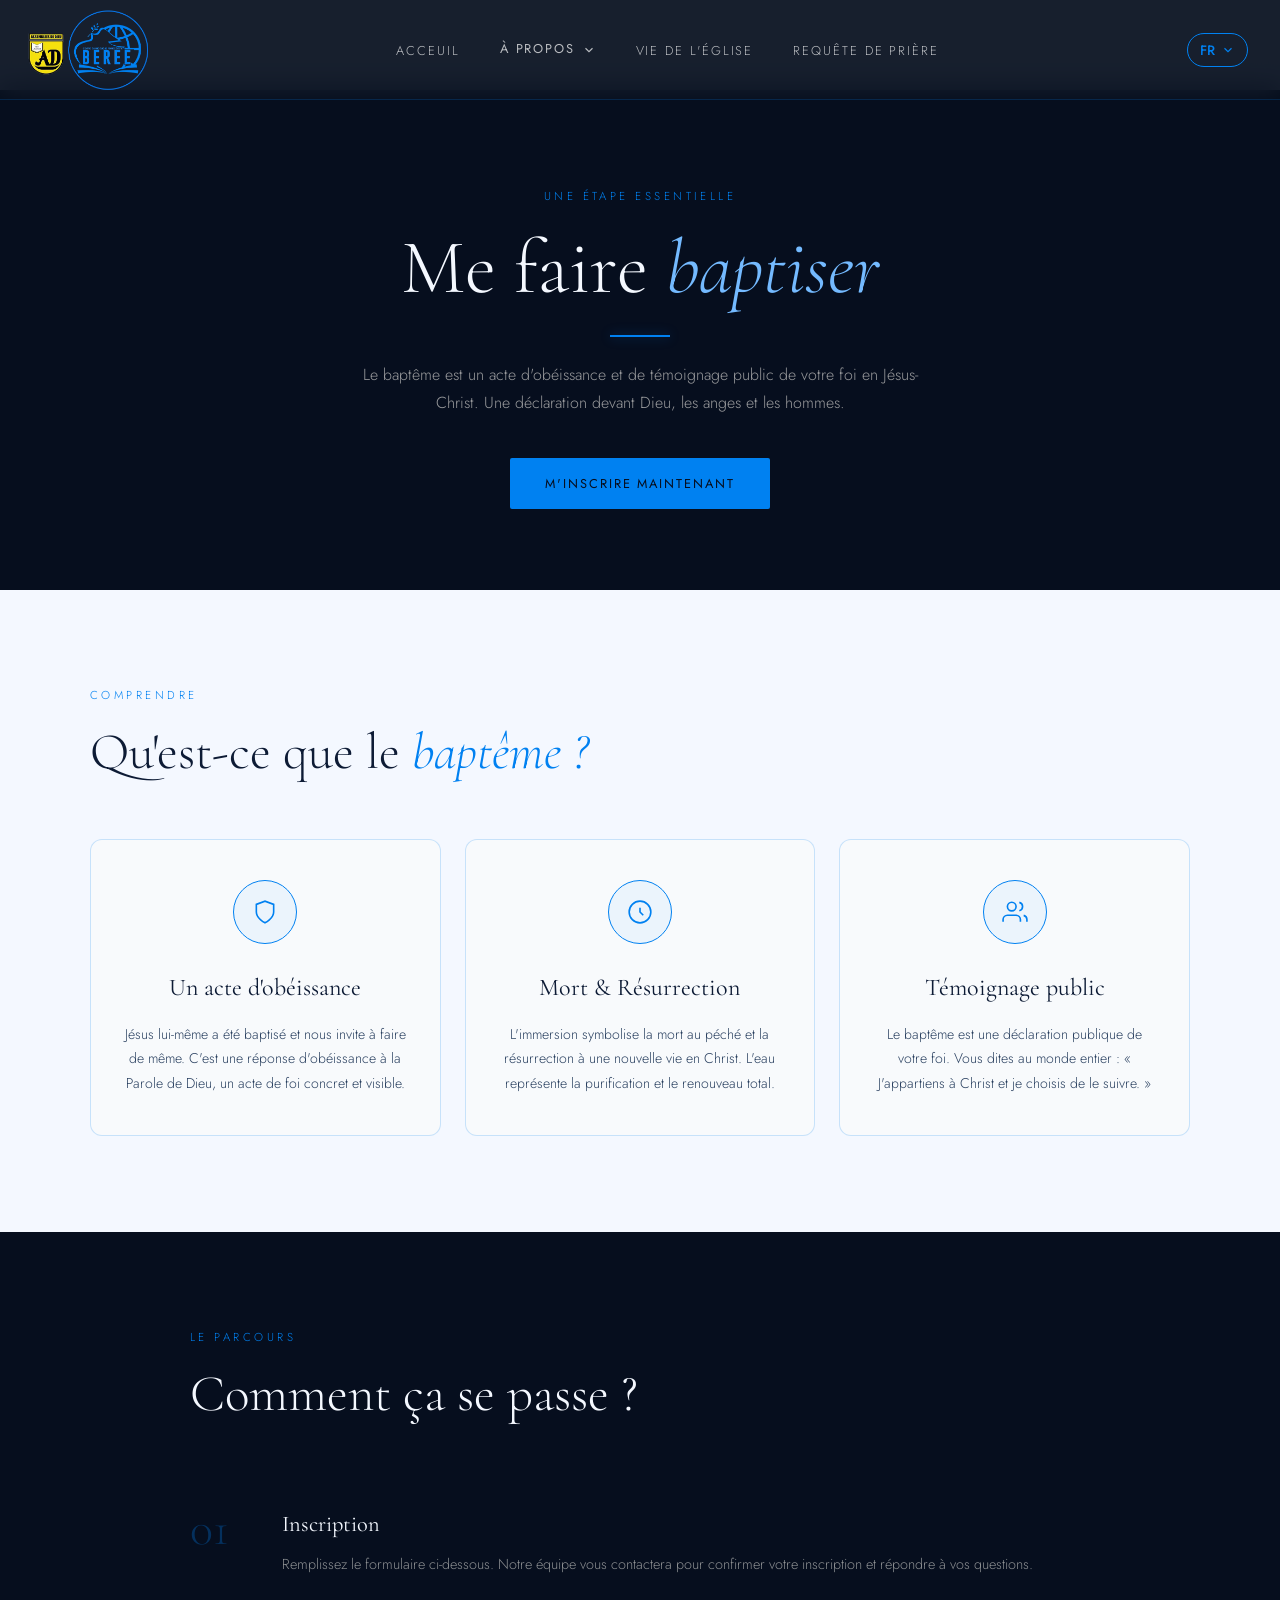
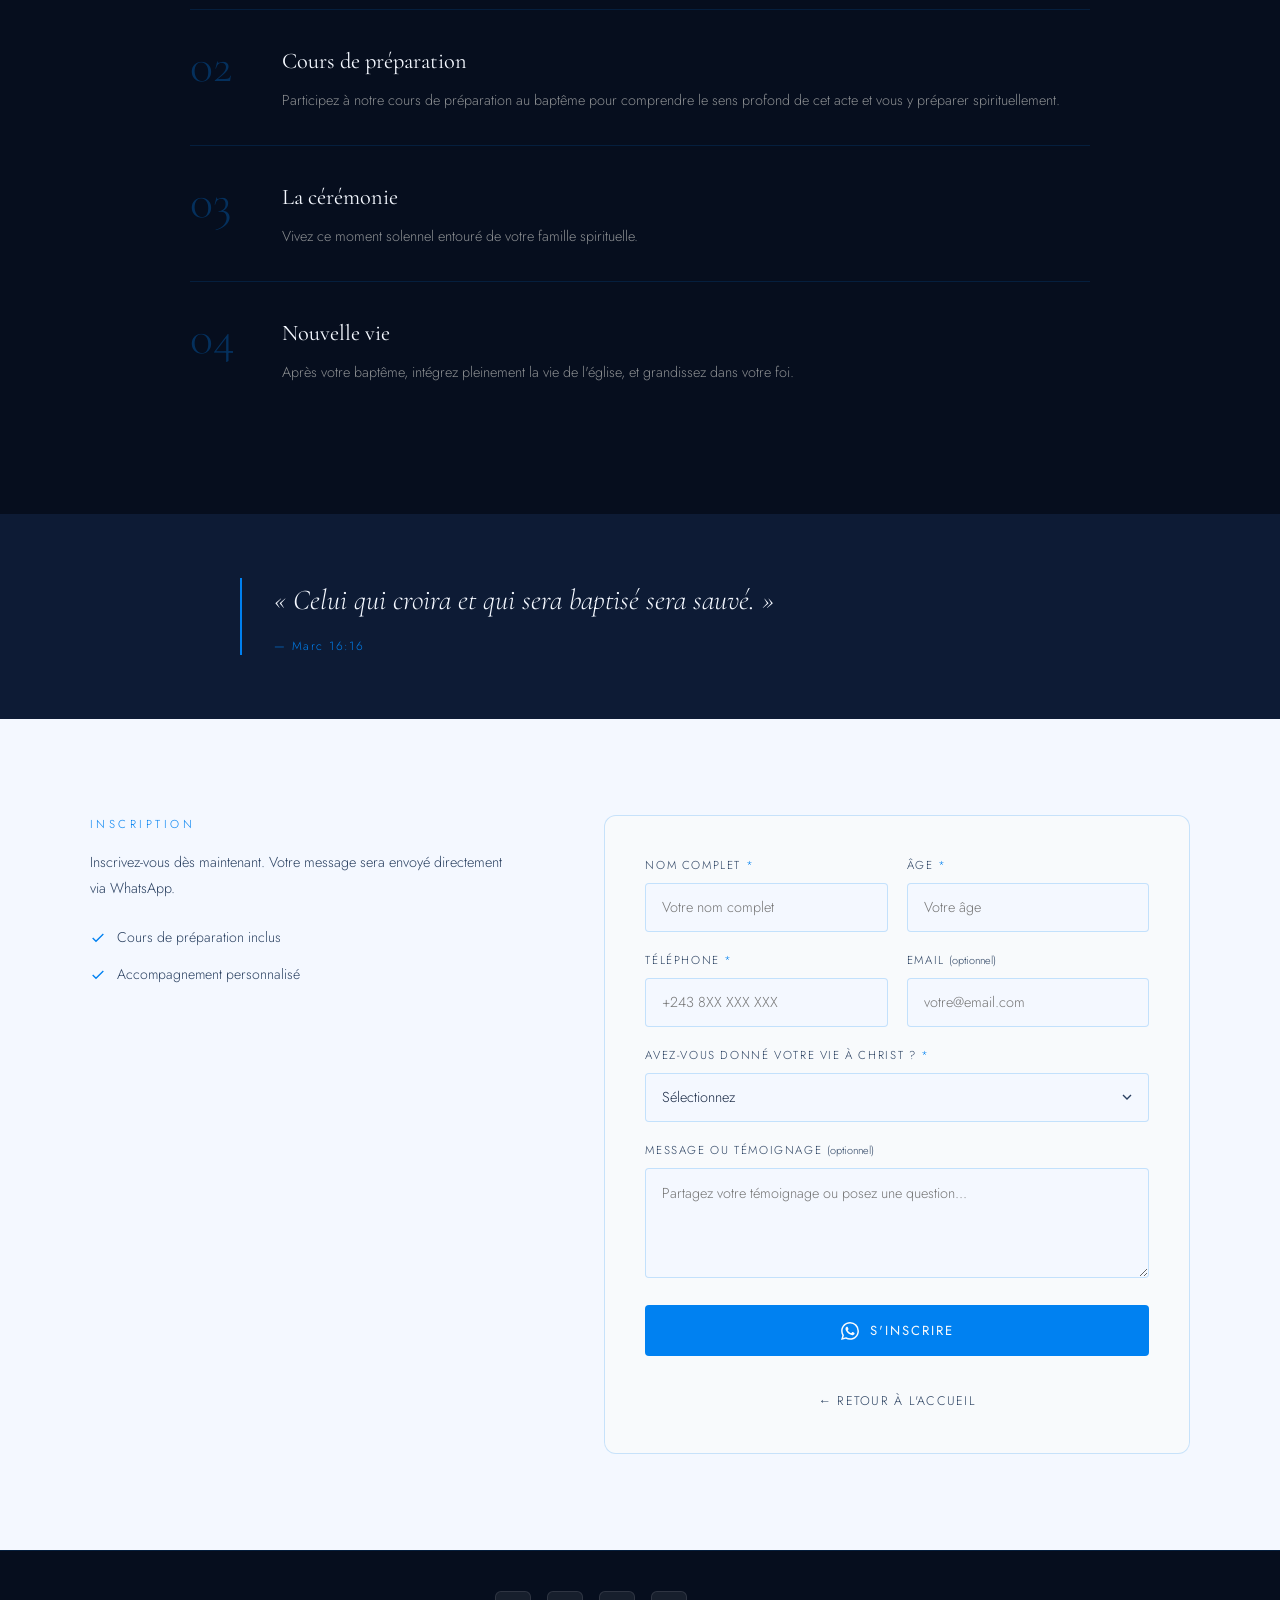
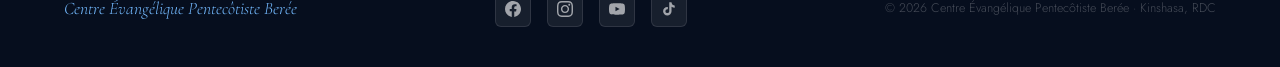
==== commit 70d9c44d: "mise à jour" ====
--- a/bapteme.html
+++ b/bapteme.html
@@ -3,7 +3,19 @@
 <head>
   <meta charset="UTF-8">
   <meta name="viewport" content="width=device-width, initial-scale=1.0">
+  <link rel="icon" href="asset/favicon.svg" type="image/svg+xml">
   <title>Me faire baptiser - CEP Berée</title>
+  <meta property="og:type" content="website">
+  <meta property="og:title" content="Me faire baptiser - CEP Berée">
+  <meta property="og:description" content="Inscrivez-vous au baptême au CEP Berée. Remplissez le formulaire et notre équipe vous accompagnera.">
+  <meta property="og:image" content="https://cepberee.org/asset/og-image.jpg">
+  <meta property="og:url" content="https://cepberee.org/bapteme.html">
+  <meta property="og:site_name" content="CEP Berée">
+  <meta name="twitter:card" content="summary_large_image">
+  <meta name="twitter:title" content="Me faire baptiser - CEP Berée">
+  <meta name="twitter:description" content="Inscrivez-vous au baptême au CEP Berée. Remplissez le formulaire et notre équipe vous accompagnera.">
+  <meta name="twitter:image" content="https://cepberee.org/asset/og-image.jpg">
+
   <link rel="preconnect" href="https://fonts.googleapis.com">
   <link href="https://fonts.googleapis.com/css2?family=Cormorant+Garamond:ital,wght@0,300;0,400;0,600;1,300;1,400&family=Jost:wght@300;400;500&display=swap" rel="stylesheet">
   <link rel="stylesheet" href="style.css">
--- a/style.css
+++ b/style.css
@@ -12,8 +12,8 @@
   --dark: #060E1E;
   --dark2: #0D1B35;
   --text: #1A2A45;
-  --text-muted: #4A6080;
-  --white: #FFFFFF;
+  --text-muted: #2A4060;
+  --white: #F8FAFC;
   --border: rgba(0,129,241,0.2);
 }
 
@@ -64,7 +64,7 @@
   color: rgba(255,255,255,0.7);
   text-decoration: none;
   font-size: 0.8rem; letter-spacing: 0.15em; text-transform: uppercase;
-  transition: color 0.3s;
+  
 }
 
 .nav-links a:hover { color: var(--gold); }
@@ -74,7 +74,7 @@
   border: 1px solid var(--gold);
   color: var(--gold) !important;
   border-radius: 2px;
-  transition: all 0.3s !important;
+  
 }
 
 .nav-cta:hover { background: var(--gold); color: var(--dark) !important; }
@@ -184,7 +184,7 @@
   display: flex; flex-direction: column;
   gap: 0.8rem;
   position: relative; overflow: hidden;
-  transition: all 0.3s;
+  box-shadow: 0 4px 16px rgba(0,129,241,0.08);
 }
 
 .action-card::after {
@@ -192,16 +192,11 @@
   position: absolute; bottom: 0; left: 0;
   width: 0; height: 3px;
   background: var(--gold);
-  transition: width 0.4s;
 }
 
 .action-card:hover {
-  transform: translateY(-5px);
-  box-shadow: 0 20px 50px rgba(0,129,241,0.12);
   border-color: var(--gold);
 }
-
-.action-card:hover::after { width: 100%; }
 
 .action-card__icon {
   width: 100%; 
@@ -267,11 +262,10 @@
   font-family: 'Jost', sans-serif;
   font-size: 0.8rem; letter-spacing: 0.15em; text-transform: uppercase;
   text-decoration: none;
-  cursor: pointer; transition: all 0.3s;
+  cursor: pointer; 
   font-weight: 400;
 }
 
-.btn-primary:hover { background: var(--gold-light); transform: translateY(-1px); }
 
 .btn-ghost {
   padding: 0.9rem 2.2rem;
@@ -281,7 +275,7 @@
   font-family: 'Jost', sans-serif;
   font-size: 0.8rem; letter-spacing: 0.15em; text-transform: uppercase;
   text-decoration: none;
-  cursor: pointer; transition: all 0.3s;
+  cursor: pointer; 
 }
 
 .btn-ghost:hover { border-color: var(--gold); color: var(--gold); }
@@ -289,7 +283,7 @@
 .scroll-line {
   width: 1px; height: 50px;
   background: linear-gradient(to bottom, #0081F1, transparent);
-  animation: pulse 2s ease-in-out infinite;
+  
 }
 
 @keyframes pulse { 0%,100%{opacity:0.4} 50%{opacity:1} }
@@ -326,7 +320,7 @@
   font-family: 'Jost', sans-serif;
   font-size: 0.78rem; letter-spacing: 0.08em;
   color: var(--text-muted);
-  cursor: pointer; transition: all 0.25s;
+  cursor: pointer; 
 }
 
 .une-tab svg { width: 14px; height: 14px; }
@@ -381,14 +375,14 @@
 .skeleton-img {
   background: linear-gradient(90deg, #e8eef6 25%, #d0daea 50%, #e8eef6 75%);
   background-size: 200% 100%;
-  animation: shimmer 1.4s infinite;
+  
 }
 
 .skeleton-line {
   height: 12px; border-radius: 4px;
   background: linear-gradient(90deg, #e8eef6 25%, #d0daea 50%, #e8eef6 75%);
   background-size: 200% 100%;
-  animation: shimmer 1.4s infinite;
+  
 }
 
 .skeleton-line.w40 { width: 40%; }
@@ -432,7 +426,7 @@
   position: absolute; inset: 0;
   display: flex; align-items: center; justify-content: center;
   background: rgba(0,0,0,0.25);
-  transition: background 0.3s;
+  
 }
 
 .une-card:hover .play-btn { background: rgba(0,0,0,0.4); }
@@ -443,10 +437,9 @@
   border-radius: 50%;
   padding: 14px;
   filter: drop-shadow(0 4px 12px rgba(0,0,0,0.4));
-  transition: transform 0.3s;
-}
-
-.une-card:hover .play-btn svg { transform: scale(1.1); }
+  
+}
+
 
 .play-btn--sm svg {
   width: 36px; height: 36px;
@@ -467,7 +460,7 @@
 .nav-hamburger span {
   display: block; width: 100%; height: 2px;
   background: rgba(255,255,255,0.8);
-  border-radius: 2px; transition: all 0.3s;
+  border-radius: 2px; 
 }
 
 .nav-hamburger.open span:nth-child(1) { transform: translateY(7px) rotate(45deg); }
@@ -497,7 +490,7 @@
   font-size: 0.82rem; letter-spacing: 0.15em; text-transform: uppercase;
   padding: 1rem 0;
   border-bottom: 1px solid rgba(0,129,241,0.1);
-  transition: color 0.3s;
+  
 }
 
 .nav-mobile a:hover { color: var(--gold); }
@@ -562,7 +555,7 @@
   display: flex; align-items: center; justify-content: center;
   cursor: pointer; z-index: 999;
   opacity: 0; pointer-events: none;
-  transition: all 0.3s;
+  
   box-shadow: 0 4px 16px rgba(0,129,241,0.3);
 }
 
@@ -572,7 +565,7 @@
 
 .btn-top:hover {
   background: var(--gold-dark);
-  transform: translateY(-3px);
+  
 }
 
 .btn-top svg { width: 20px; height: 20px; }
@@ -591,14 +584,14 @@
   color: rgba(255,255,255,0.7);
   font-family: 'Jost', sans-serif;
   font-size: 0.82rem; letter-spacing: 0.15em; text-transform: uppercase;
-  transition: color 0.3s;
+  
 }
 
 .nav-mobile__dropdown-btn:hover { color: var(--gold); }
 
 .nav-mobile__dropdown-btn svg {
   width: 16px; height: 16px;
-  transition: transform 0.3s;
+  
 }
 
 .nav-mobile__dropdown-btn.open svg { transform: rotate(180deg); }
@@ -635,17 +628,16 @@
   color: rgba(255,255,255,0.7);
   font-family: 'Jost', sans-serif;
   font-size: 0.8rem; letter-spacing: 0.15em; text-transform: uppercase;
-  transition: color 0.3s; padding: 0;
+   padding: 0;
 }
 
 .nav-dropdown__btn:hover { color: var(--gold); }
 
 .nav-dropdown__btn svg {
   width: 14px; height: 14px;
-  transition: transform 0.3s;
-}
-
-.nav-dropdown:hover .nav-dropdown__btn svg { transform: rotate(180deg); }
+  
+}
+
 
 .nav-dropdown__list {
   display: none;
@@ -668,7 +660,7 @@
   font-size: 0.78rem; letter-spacing: 0.12em; text-transform: uppercase;
   color: rgba(255,255,255,0.7);
   text-decoration: none;
-  transition: all 0.2s;
+  
   border-bottom: 1px solid rgba(0,129,241,0.08);
 }
 
@@ -708,7 +700,7 @@
   font-family: 'Jost', sans-serif;
   font-size: 0.75rem; letter-spacing: 0.13em; text-transform: uppercase;
   text-decoration: none;
-  transition: all 0.3s;
+  
   white-space: nowrap;
   align-self: flex-end;
 }
@@ -733,11 +725,11 @@
   border-radius: 10px;
   overflow: hidden;
   text-decoration: none;
-  transition: transform 0.3s, box-shadow 0.3s;
+  
 }
 
 .une-card:hover {
-  transform: translateY(-4px);
+  
   box-shadow: 0 16px 40px rgba(0,129,241,0.1);
 }
 
@@ -752,10 +744,9 @@
 .une-card__img-wrap img {
   width: 100%; height: 100%;
   object-fit: cover; display: block;
-  transition: transform 0.5s ease;
-}
-
-.une-card:hover .une-card__img-wrap img { transform: scale(1.04); }
+  
+}
+
 
 /* Badge */
 .une-badge {
@@ -813,7 +804,7 @@
   font-size: 0.78rem; letter-spacing: 0.1em; text-transform: uppercase;
   color: var(--gold); text-decoration: none;
   display: inline-flex; align-items: center; gap: 0.4rem;
-  transition: gap 0.2s;
+  
 }
 
 .une-card__link:hover { gap: 0.7rem; }
@@ -1055,7 +1046,7 @@
   background: var(--white);
   border: 1px solid var(--border);
   border-radius: 8px;
-  transition: all 0.3s;
+  
   position: relative; overflow: hidden;
 }
 
@@ -1063,10 +1054,9 @@
   content: '';
   position: absolute; bottom: 0; left: 0;
   width: 0; height: 3px; background: var(--gold);
-  transition: width 0.4s;
-}
-
-.ministere-card:hover { transform: translateY(-5px); box-shadow: 0 20px 50px rgba(0,129,241,0.12); }
+  
+}
+
 .ministere-card:hover::after { width: 100%; }
 
 .card-img {
@@ -1098,7 +1088,7 @@
   border: 1px solid var(--border);
   padding: 1.8rem 2rem;
   border-radius: 2px;
-  transition: all 0.3s;
+  
 }
 
 .event-item:hover { border-color: var(--gold); }
@@ -1184,7 +1174,7 @@
   font-family: 'Jost', sans-serif;
   font-size: 0.9rem; font-weight: 300;
   outline: none;
-  transition: border-color 0.3s;
+  
   width: 100%;
 }
 
@@ -1229,7 +1219,7 @@
   display: flex; align-items: center; justify-content: center;
   color: rgba(255,255,255,0.6);
   text-decoration: none;
-  transition: all 0.3s;
+  
 }
 
 .footer-links a svg {
@@ -1241,7 +1231,7 @@
   background: var(--gold);
   border-color: var(--gold);
   color: var(--white);
-  transform: translateY(-2px);
+  
 }
 
 .footer-links a:hover svg {
@@ -1273,12 +1263,12 @@
   /* MODIFIÉ : Réduit de 420px à 360px pour un rendu plus fin et discret */
   max-width: 360px; width: 90%;
   box-shadow: 0 20px 50px rgba(0,0,0,0.3);
-  animation: popupIn 0.4s ease;
+  
 }
 
 @keyframes popupIn {
-  from { transform: scale(0.85); opacity: 0; }
-  to   { transform: scale(1);    opacity: 1; }
+  from {  opacity: 0; }
+  to   {     opacity: 1; }
 }
 
 .event-popup__box img {
@@ -1294,7 +1284,7 @@
   border: none; border-radius: 50%;
   font-size: 0.85rem; cursor: pointer;
   display: flex; align-items: center; justify-content: center;
-  z-index: 2; transition: background 0.2s;
+  z-index: 2; 
 }
 
 .event-popup__close:hover { background: var(--gold, #d4af37); }
@@ -1315,7 +1305,7 @@
   padding: 0.8rem; background: #1877F2; color: #ffffff;
   font-family: 'Jost', sans-serif;
   font-size: 0.75rem; letter-spacing: 0.1em; text-transform: uppercase;
-  text-decoration: none; border-radius: 4px; transition: background 0.3s;
+  text-decoration: none; border-radius: 4px; 
 }
 
 .event-popup__btn:hover { background: #0d65d9; }
@@ -1328,7 +1318,7 @@
 
 .event-popup__track {
   display: flex;
-  transition: transform 0.35s ease;
+  
 }
 
 .event-popup__slide {
@@ -1359,7 +1349,7 @@
   display: flex;
   align-items: center;
   justify-content: center;
-  transition: background 0.2s ease;
+  
   z-index: 2;
 }
 
@@ -1386,12 +1376,12 @@
   background: #d0d0d0;
   cursor: pointer;
   padding: 0;
-  transition: background 0.2s ease, transform 0.2s ease;
+  
 }
 
 .event-popup__dot--active {
   background: #0081F1;
-  transform: scale(1.2);
+  
 }
 
 @media (max-width: 500px) {
@@ -1608,7 +1598,7 @@
   font-weight: 500;
   cursor: pointer;
   color: var(--gold);
-  transition: background 0.2s ease, border-color 0.2s ease;
+  
 }
 .lang-switcher__btn:hover {
   background: var(--cream);
--- a/css/bapteme.css
+++ b/css/bapteme.css
@@ -82,22 +82,21 @@
 .bt-card {
   background: var(--white); border: 1px solid var(--border);
   border-radius: 12px; padding: 2.5rem 2rem; text-align: center;
-  transition: all 0.3s; position: relative; overflow: hidden;
+   position: relative; overflow: hidden;
 }
 
 .bt-card::after {
   content: ''; position: absolute; bottom: 0; left: 0;
-  width: 0; height: 3px; background: var(--gold); transition: width 0.4s;
-}
-
-.bt-card:hover { transform: translateY(-6px); box-shadow: 0 20px 50px rgba(0,129,241,0.12); }
+  width: 0; height: 3px; background: var(--gold); 
+}
+
 .bt-card:hover::after { width: 100%; }
 
 .bt-card__icon {
   width: 64px; height: 64px; border: 1.5px solid var(--gold);
   border-radius: 50%; display: flex; align-items: center;
   justify-content: center; margin: 0 auto 1.5rem;
-  background: rgba(0,129,241,0.05); transition: background 0.3s;
+  background: rgba(0,129,241,0.05); 
 }
 
 .bt-card:hover .bt-card__icon { background: rgba(0,129,241,0.1); }
@@ -229,7 +228,7 @@
   border-radius: 4px; padding: 0.85rem 1rem;
   color: var(--text); font-family: 'Jost', sans-serif;
   font-size: 0.9rem; font-weight: 300; outline: none;
-  transition: border-color 0.3s; width: 100%; appearance: none;
+   width: 100%; appearance: none;
 }
 
 .bt-form__group input:focus,
@@ -252,7 +251,7 @@
   padding: 1rem 2rem; background: var(--gold); color: var(--white);
   border: none; border-radius: 4px; font-family: 'Jost', sans-serif;
   font-size: 0.82rem; letter-spacing: 0.15em; text-transform: uppercase;
-  cursor: pointer; transition: all 0.3s; width: 100%; margin-top: 0.5rem;
+  cursor: pointer;  width: 100%; margin-top: 0.5rem;
 }
 
 .bt-submit svg { width: 18px; height: 18px; flex-shrink: 0; }
@@ -261,7 +260,7 @@
 .bt-back {
   display: block; text-align: center;
   font-size: 0.78rem; letter-spacing: 0.1em; text-transform: uppercase;
-  color: var(--text-muted); text-decoration: none; margin-top: 1rem; transition: color 0.3s;
+  color: var(--text-muted); text-decoration: none; margin-top: 1rem; 
 }
 
 .bt-back:hover { color: var(--gold); }
